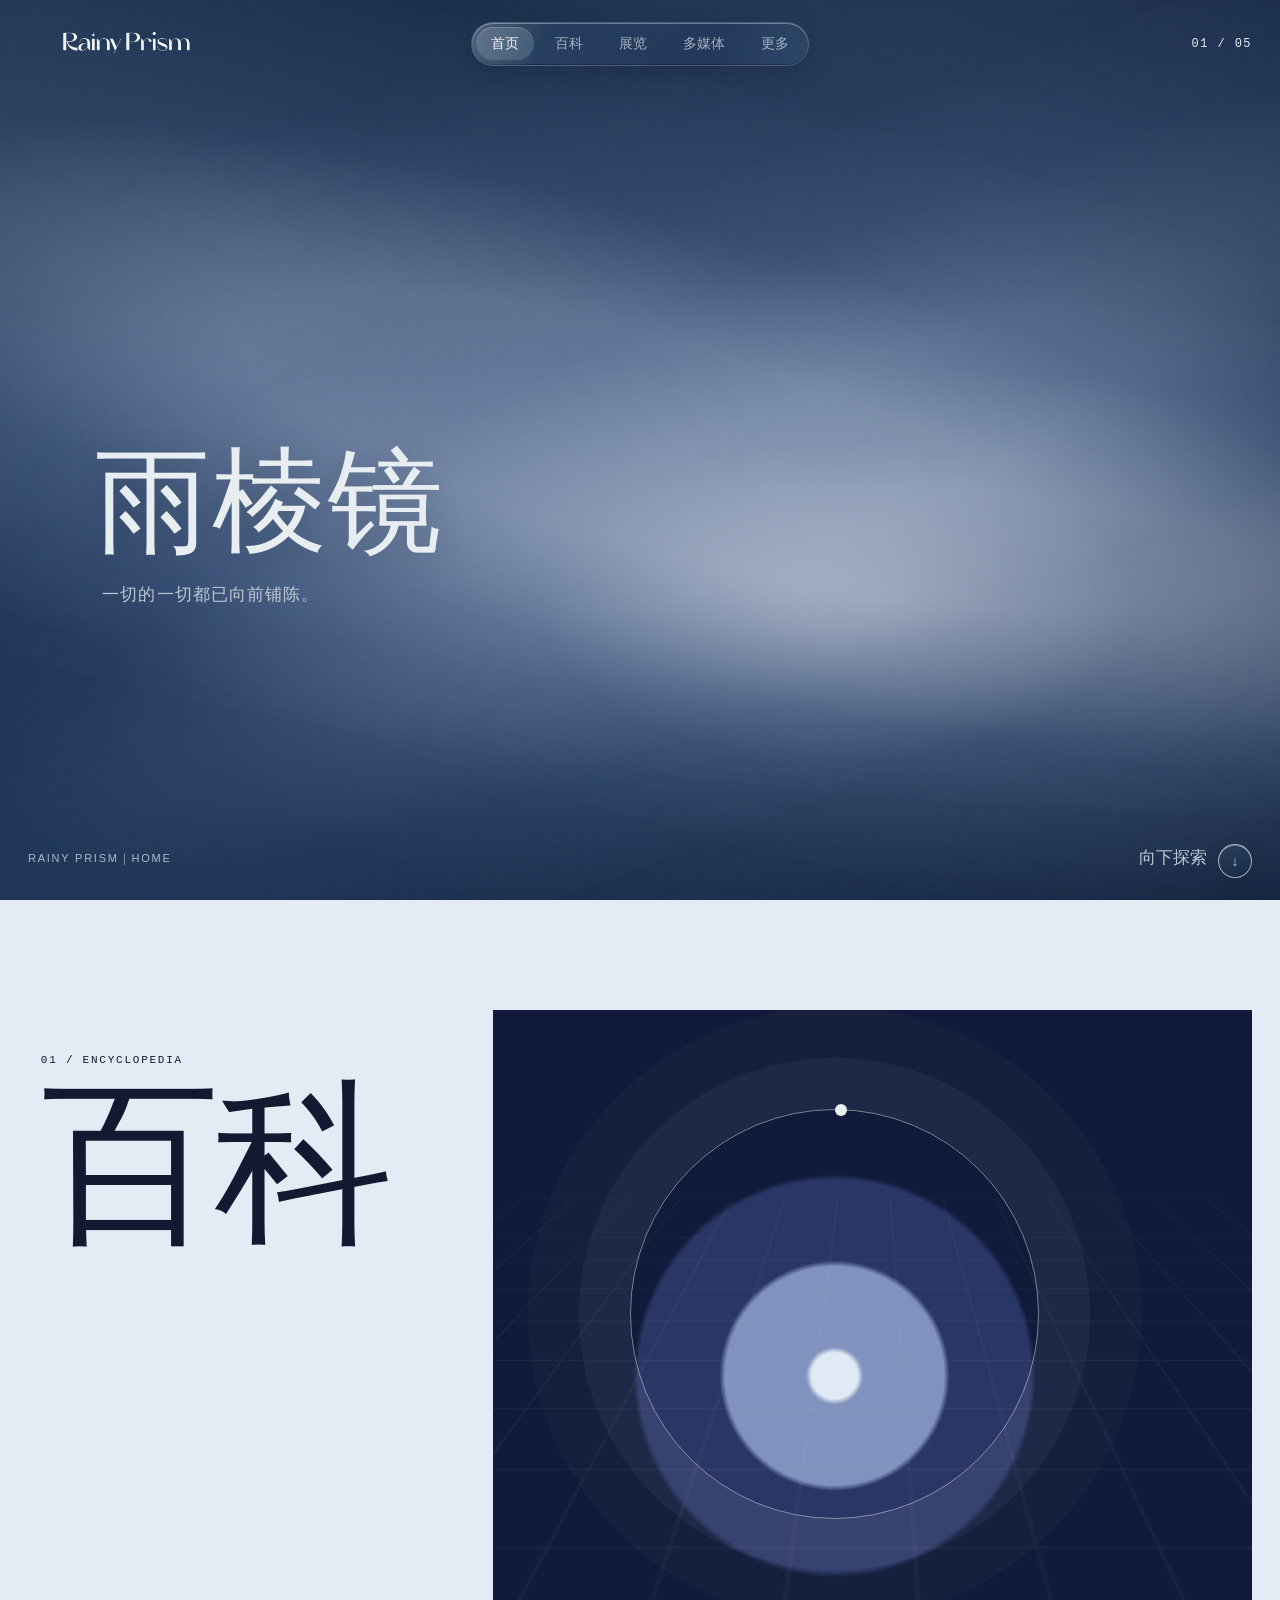
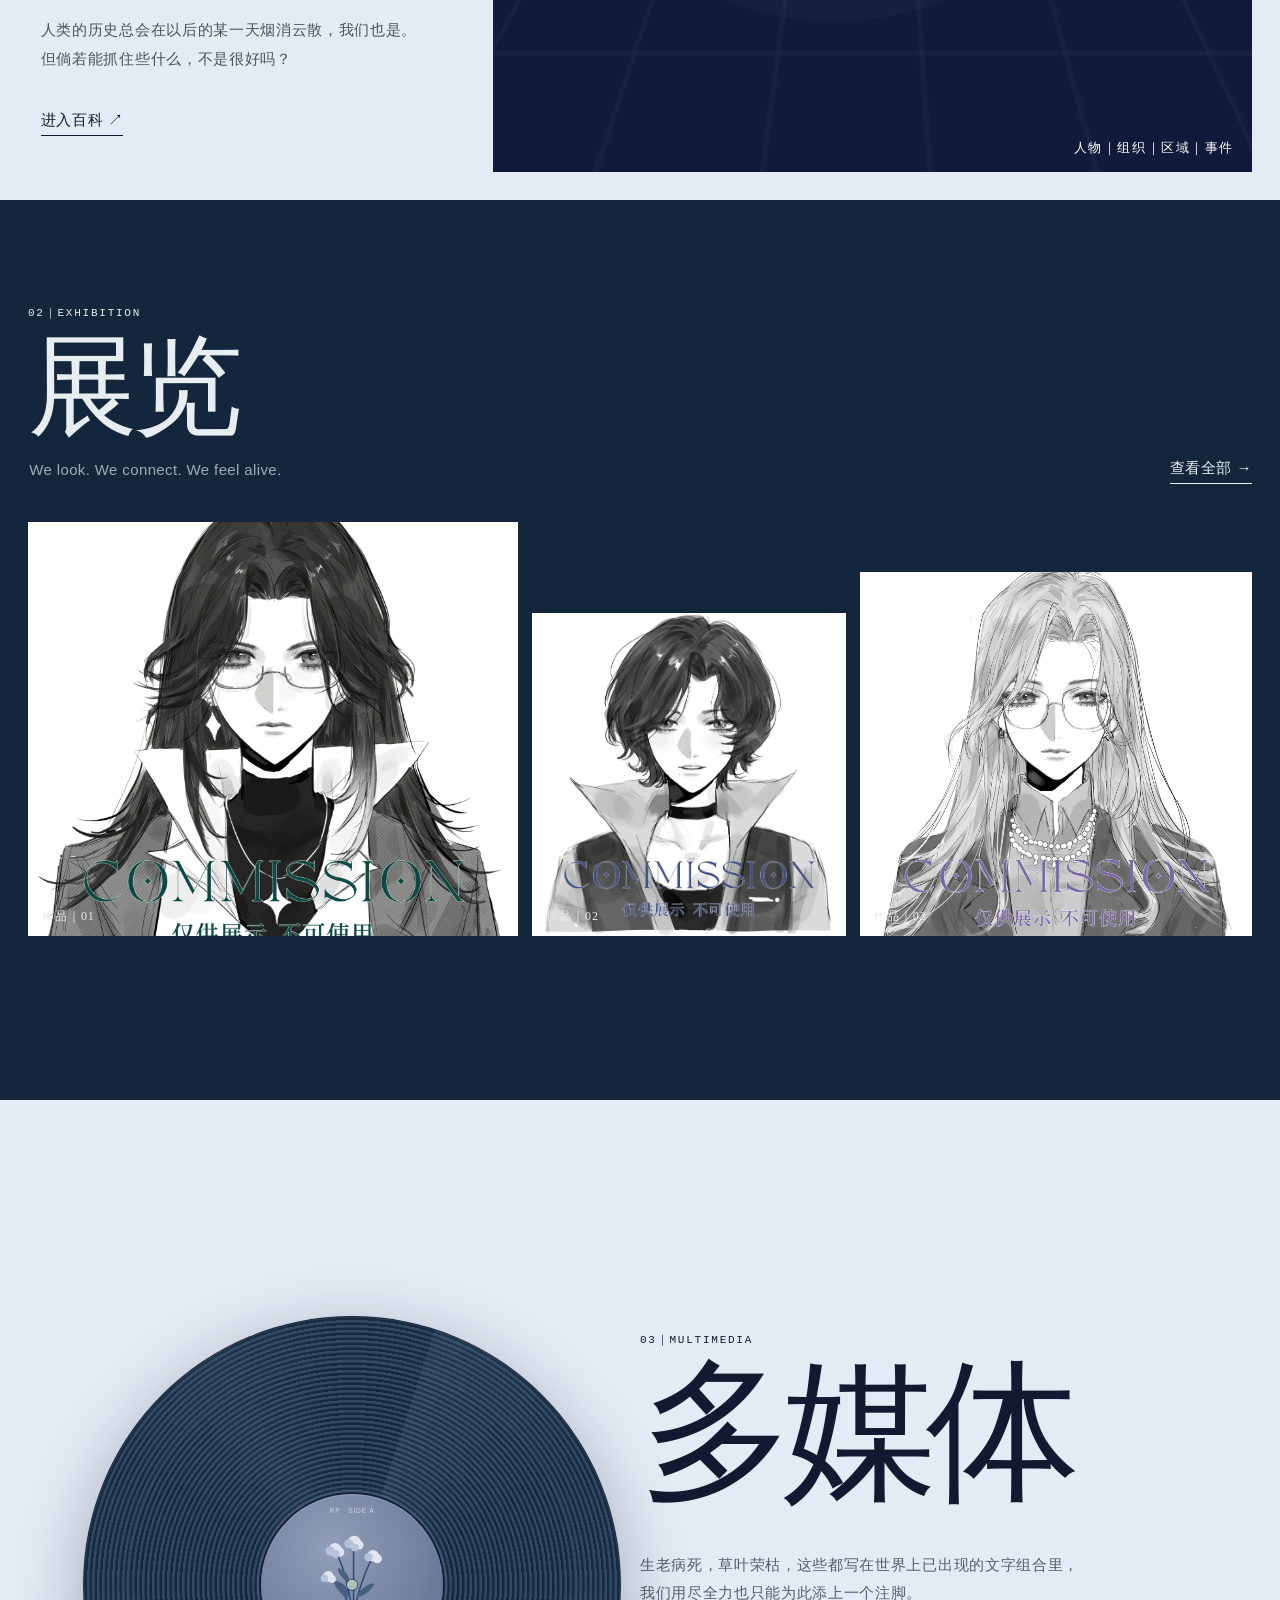
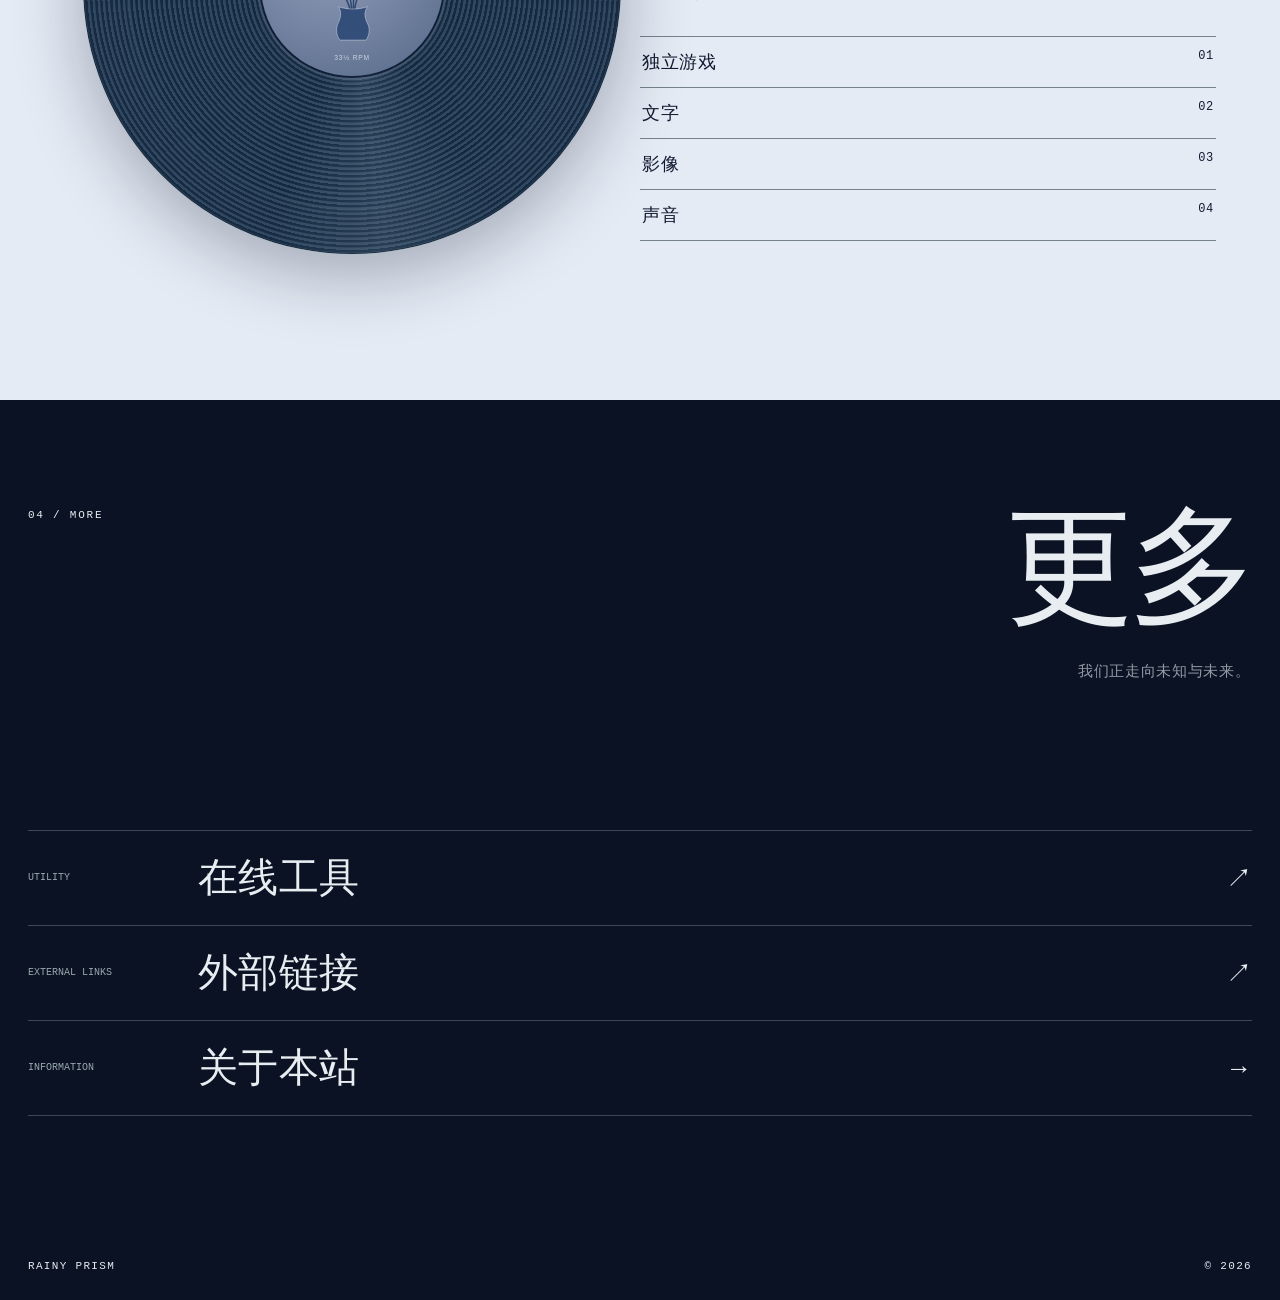
==== site/index.html @ 065a960e "Publish homepage with wiki and exhibition branches" ====
<!doctype html>
<html lang="zh-CN">
  <head>
    <meta charset="UTF-8" />
    <meta name="viewport" content="width=device-width, initial-scale=1.0" />
    <meta name="theme-color" content="#09171d" />
    <title>雨棱镜</title>
    <link rel="stylesheet" href="styles.css" />
  </head>
  <body>
    <header class="site-header">
      <a class="wordmark" href="#home" aria-label="Rainy Prism，返回首页">
        <img src="assets/logo-header.png" alt="Rainy Prism" />
      </a>
      <nav aria-label="主要导航">
        <a href="#home" class="is-active">首页</a>
        <a href="#encyclopedia">百科</a>
        <a href="#exhibition">展览</a>
        <a href="#multimedia">多媒体</a>
        <a href="#more">更多</a>
      </nav>
      <div class="section-count" aria-hidden="true"><span>01</span> / 05</div>
    </header>
    <div class="scroll-edge" aria-hidden="true"></div>

    <main>
      <section id="home" class="panel hero" data-index="01">
        <div class="spectrum" aria-hidden="true">
          <div class="spectrum__field"></div>
          <div class="soft-band soft-band--a"><i></i></div>
          <div class="soft-band soft-band--b"><i></i></div>
          <div class="soft-band soft-band--c"><i></i></div>
          <div class="spectrum__grain"></div>
        </div>
        <div class="hero__copy">
          <h1>雨棱镜</h1>
          <p>一切的一切都已向前铺陈。</p>
        </div>
        <div class="panel-label">RAINY PRISM｜HOME</div>
        <a class="scroll-cue" href="#encyclopedia">向下探索 <i></i></a>
      </section>

      <section id="encyclopedia" class="panel panel--split panel--encyclopedia" data-index="02">
        <div class="panel-copy">
          <span class="eyebrow">01 / ENCYCLOPEDIA</span>
          <h2>百科</h2>
          <p class="encyclopedia-intro">
            人类的历史总会在以后的某一天烟消云散，我们也是。<br />
            但倘若能抓住些什么，不是很好吗？
          </p>
          <a class="text-link" href="wiki/">进入百科 <span>↗</span></a>
        </div>
        <div class="visual visual--archive" aria-label="百科内容图片占位">
          <span class="visual-note">人物｜组织｜区域｜事件</span>
          <div class="archive-grid"></div>
          <div class="archive-orbit"></div>
        </div>
      </section>

      <section id="exhibition" class="panel panel--exhibition" data-index="03">
        <div class="section-heading">
          <div class="section-heading__copy">
            <span class="eyebrow">02｜EXHIBITION</span>
            <h2>展览</h2>
            <p class="exhibition-intro">We look. We connect. We feel alive.</p>
          </div>
          <a class="text-link" href="exhibition/">查看全部 <span>→</span></a>
        </div>
        <div class="gallery-row">
          <a class="art-card art-card--one" href="#"><span>作品｜01</span></a>
          <a class="art-card art-card--two" href="#"><span>作品｜02</span></a>
          <a class="art-card art-card--three" href="#"><span>作品｜03</span></a>
        </div>
      </section>

      <section id="multimedia" class="panel panel--multimedia" data-index="04">
        <div class="media-disc" aria-hidden="true">
          <div class="record-label">
            <small class="record-meta record-meta--top">RP · SIDE A</small>
            <small class="record-meta record-meta--bottom">33⅓ RPM</small>
            <svg class="record-flower" viewBox="0 0 180 300">
              <path class="record-stem" d="M91 241 C88 185 74 121 47 58 M91 241 C99 175 122 117 143 73 M91 241 C96 173 91 100 94 39 M91 241 C81 186 59 149 27 127" />
              <path class="record-leaf" d="M76 185 C46 160 40 143 44 137 C64 141 78 153 82 175Z M101 173 C126 146 142 141 148 146 C136 165 121 176 104 181Z M76 140 C54 123 50 108 54 104 C70 110 79 120 82 135Z" />
              <g transform="translate(45 55)"><circle cx="0" cy="0" r="16"/><circle cx="-13" cy="5" r="12"/><circle cx="12" cy="8" r="12"/><circle cx="1" cy="13" r="11"/></g>
              <g transform="translate(95 37)"><circle cx="0" cy="0" r="17"/><circle cx="-14" cy="4" r="12"/><circle cx="12" cy="7" r="12"/><circle cx="2" cy="14" r="10"/></g>
              <g transform="translate(144 72)"><circle cx="0" cy="0" r="15"/><circle cx="-12" cy="4" r="11"/><circle cx="11" cy="8" r="12"/></g>
              <g transform="translate(27 126)"><circle cx="0" cy="0" r="14"/><circle cx="-10" cy="5" r="10"/><circle cx="10" cy="7" r="10"/></g>
              <path class="record-vase" d="M54 205 C63 220 60 233 52 250 C47 261 48 282 58 292 L125 292 C135 280 136 262 130 250 C121 232 120 219 129 205 C109 213 74 213 54 205Z" />
            </svg>
            <i class="record-hole"></i>
          </div>
        </div>
        <div class="media-copy">
          <span class="eyebrow">03｜MULTIMEDIA</span>
          <h2>多媒体</h2>
          <div class="media-details">
            <p class="multimedia-intro">生老病死，草叶荣枯，这些都写在世界上已出现的文字组合里，<br />我们用尽全力也只能为此添上一个注脚。</p>
            <div class="media-list">
              <a href="#"><span>独立游戏</span><b>01</b></a>
              <a href="#"><span>文字</span><b>02</b></a>
              <a href="#"><span>影像</span><b>03</b></a>
              <a href="#"><span>声音</span><b>04</b></a>
            </div>
          </div>
        </div>
      </section>

      <section id="more" class="panel panel--more" data-index="05">
        <div class="more-title">
          <span class="eyebrow">04 / MORE</span>
          <div class="more-heading-copy">
            <h2>更多</h2>
            <p>我们正走向未知与未来。</p>
          </div>
        </div>
        <div class="portal-list">
          <a href="#"><small>UTILITY</small><span>在线工具</span><b>↗</b></a>
          <a href="#"><small>EXTERNAL LINKS</small><span>外部链接</span><b>↗</b></a>
          <a href="#"><small>INFORMATION</small><span>关于本站</span><b>→</b></a>
        </div>
        <footer>RAINY PRISM <span>© 2026</span></footer>
      </section>
    </main>

    <script src="script.js"></script>
    <script>
      (() => {
        const spectrum = document.querySelector('.spectrum');
        const bandA = document.querySelector('.soft-band--a');
        const bandB = document.querySelector('.soft-band--b');
        let pointerX = innerWidth * .5;
        let pointerY = innerHeight * .5;
        let lastPointerTime = -Infinity;
        let lastPaint = 0;

        addEventListener('pointermove', (event) => {
          pointerX = event.clientX;
          pointerY = event.clientY;
          lastPointerTime = performance.now();
        }, { passive: true });

        function animate(now) {
          requestAnimationFrame(animate);
          if (now - lastPaint < 32) return;
          lastPaint = now;

          const autoX = innerWidth * (.5 + Math.sin(now / 5200) * .22 + Math.sin(now / 9100) * .07);
          const autoY = innerHeight * (.47 + Math.cos(now / 6700) * .17);
          const idleFor = now - lastPointerTime;
          const influence = Math.max(0, Math.min(1, 1 - (idleFor - 1200) / 2600));
          const x = autoX * (1 - influence) + pointerX * influence;
          const y = autoY * (1 - influence) + pointerY * influence;
          const dx = x - innerWidth / 2;
          const dy = y - innerHeight / 2;

          spectrum.style.setProperty('--mx', `${(x / innerWidth) * 100}%`);
          spectrum.style.setProperty('--my', `${(y / innerHeight) * 100}%`);
          bandA.style.transform = `translate3d(${dx * .11}px, ${dy * .08}px, 0)`;
          bandB.style.transform = `translate3d(${-dx * .065}px, ${-dy * .05}px, 0)`;
        }

        requestAnimationFrame(animate);

        const lightPanels = new Set(['encyclopedia', 'multimedia']);
        const headerToneObserver = new IntersectionObserver((entries) => {
          entries.forEach((entry) => {
            if (!entry.isIntersecting) return;
            document.body.classList.toggle('header-on-light', lightPanels.has(entry.target.id));
          });
        }, { threshold: .58 });

        document.querySelectorAll('.panel').forEach((panel) => headerToneObserver.observe(panel));

        let scrollFrame = 0;
        addEventListener('scroll', () => {
          if (scrollFrame) return;
          scrollFrame = requestAnimationFrame(() => {
            document.body.classList.toggle('has-scrolled', scrollY > 24);
            scrollFrame = 0;
          });
        }, { passive: true });
      })();
    </script>
  </body>
</html>
---- site/styles.css ----
:root {
  --ink: #e7edf0;
  --muted: #9aa9ae;
  --deep: #0a1224;
  --blue: #203651;
  --line: rgba(231, 237, 240, 0.24);
  --mx: 50%;
  --my: 50%;
  --ease-out: cubic-bezier(0.23, 1, 0.32, 1);
}

* { box-sizing: border-box; }
html { scroll-behavior: smooth; scroll-snap-type: y mandatory; background: var(--deep); }
body { margin: 0; color: var(--ink); background: var(--deep); font-family: Arial, "PingFang SC", "Microsoft YaHei", sans-serif; }
a { color: inherit; text-decoration: none; }

.site-header {
  position: fixed; z-index: 20; inset: 0 0 auto;
  height: 76px; padding: 18px 28px;
  display: grid; grid-template-columns: 1fr auto 1fr; align-items: center;
  color: var(--ink);
}
.wordmark { display: block; width: clamp(135px, 12vw, 185px); height: 38px; overflow: hidden; }
.wordmark img { display: block; width: 100%; height: 100%; object-fit: contain; object-position: left center; filter: brightness(0) invert(1); opacity: .94; }
nav { display: flex; gap: 6px; padding: 4px; border: 1px solid rgba(221,233,237,.22); border-radius: 999px; background: rgba(5,20,28,.08); backdrop-filter: blur(10px); }
nav a { padding: 8px 15px; border-radius: 999px; color: rgba(231,237,240,.66); font-family: Arial, "PingFang SC", "Microsoft YaHei", sans-serif; font-size: 14px; font-weight: 400; transition: color .25s, background .25s; }
nav a:hover { color: rgba(247,250,251,.94); background: rgba(214,229,233,.08); }
nav a.is-active { color: rgba(247,250,251,.96); background: rgba(194,215,221,.18); }
.section-count { justify-self: end; font: 12px/1 monospace; letter-spacing: .12em; }

.panel { position: relative; min-height: 100svh; overflow: hidden; scroll-snap-align: start; scroll-snap-stop: always; }
.hero { background: #111d31; }
.spectrum { position: absolute; inset: 0; overflow: hidden; background: #15243b; }
.spectrum__field {
  position: absolute; inset: -26%;
  background:
    radial-gradient(circle at var(--mx) var(--my), rgba(224,244,238,.82) 0 1%, rgba(93,159,164,.5) 5%, transparent 22%),
    conic-gradient(from 210deg at var(--mx) var(--my), #07141c, #18404b 12%, #769698 18%, #0b222d 27%, #122b36 48%, #68888b 53%, #102d39 61%, #07141c 78%, #26434a 88%, #07141c);
  filter: blur(10px) saturate(.78);
  transform: scale(1.15) rotate(-4deg);
  transform-origin: 50% 50%;
  will-change: transform, opacity;
  animation: field-drift 24s ease-in-out infinite alternate;
}
.spectrum__field::after {
  content: ""; position: absolute; inset: 0;
  background: repeating-conic-gradient(from 0deg at var(--mx) var(--my), transparent 0 7deg, rgba(206,236,233,.055) 8deg, transparent 10deg 19deg);
  mix-blend-mode: screen;
  opacity: .62;
}
.spectrum__grain { position: absolute; inset: 0; opacity: .18; background-image: url("data:image/svg+xml,%3Csvg viewBox='0 0 180 180' xmlns='http://www.w3.org/2000/svg'%3E%3Cfilter id='n'%3E%3CfeTurbulence type='fractalNoise' baseFrequency='.85' numOctaves='3' stitchTiles='stitch'/%3E%3C/filter%3E%3Crect width='100%25' height='100%25' filter='url(%23n)' opacity='.28'/%3E%3C/svg%3E"); mix-blend-mode: soft-light; }
@keyframes field-drift {
  from { transform: scale(1.15) rotate(-4deg); opacity: .92; }
  to { transform: scale(1.2) rotate(4deg); opacity: 1; }
}
.hero__copy { position: absolute; z-index: 2; left: 8vw; top: 53%; transform: translateY(-18%); }
.hero__copy h1 { margin: 0; transform: translateX(-.065em); font-family: "Songti SC", "STSong", "SimSun", serif; font-size: clamp(78px, 9vw, 152px); font-weight: 400; line-height: .95; letter-spacing: .015em; text-shadow: 0 4px 30px rgba(0,0,0,.16); }
.hero__copy p { margin: 25px 0 0; font-family: "STSong", "Songti SC", "SimSun", serif; font-size: clamp(16px, 1.35vw, 22px); font-weight: 300; font-synthesis: none; letter-spacing: .06em; color: rgba(231,237,240,.76); -webkit-font-smoothing: antialiased; }
.panel-label { position: absolute; left: 28px; bottom: 22px; height: 34px; padding-top: 9px; display: flex; align-items: flex-start; font-family: Arial, "Helvetica Neue", sans-serif; font-size: 11px; font-weight: 400; line-height: 1; letter-spacing: .16em; color: rgba(231,237,240,.76); }
.scroll-cue { position: absolute; right: 28px; bottom: 22px; height: 34px; padding-top: 5px; display: flex; align-items: flex-start; gap: 11px; font-family: "STSong", "Songti SC", "SimSun", serif; font-size: 17px; font-weight: 300; line-height: 1; font-synthesis: none; color: rgba(231,237,240,.82); -webkit-font-smoothing: antialiased; }
.scroll-cue i { margin-top: -5px; }
.scroll-cue i { width: 34px; height: 34px; border: .75px solid rgba(231,237,240,.72); border-radius: 50%; }
.scroll-cue i::after { content: "↓"; display: grid; place-items: center; height: 100%; font-family: Arial, "Helvetica Neue", sans-serif; font-size: 14px; font-weight: 300; font-style: normal; }

.panel--split { padding: 110px 28px 28px; display: grid; grid-template-columns: 38% 62%; background: #e4ebf5; color: #111a30; }
.panel-copy { padding: 5vh 4vw 4vh 1vw; display: flex; flex-direction: column; align-items: flex-start; }
.panel-copy h2 { font-family: "Songti SC", "STSong", "SimSun", serif; font-weight: 400; letter-spacing: -.035em; }
.eyebrow { font: 11px/1 monospace; letter-spacing: .16em; }
h2 { margin: .1em 0; font-size: clamp(88px, 14vw, 210px); line-height: .9; letter-spacing: -.07em; font-weight: 600; }
.placeholder-lines { width: min(420px, 90%); margin: auto 0 38px; }
.placeholder-lines i { display: block; height: 1px; margin: 16px 0; background: currentColor; opacity: .35; }
.placeholder-lines i:nth-child(2) { width: 84%; }
.placeholder-lines i:nth-child(3) { width: 58%; }
.encyclopedia-intro {
  width: min(31em, 94%);
  margin: auto 0 38px;
  font-family: "STSong", "Songti SC", "SimSun", serif;
  font-size: clamp(15px, 1.15vw, 19px);
  font-weight: 300;
  font-synthesis: none;
  line-height: 1.9;
  letter-spacing: .045em;
  color: rgba(10,26,32,.72);
  -webkit-font-smoothing: antialiased;
}
.text-link { padding-bottom: 5px; border-bottom: 1px solid currentColor; font-size: 15px; }
.panel-copy .text-link {
  font-family: "STSong", "Songti SC", "SimSun", serif;
  font-weight: 300;
  font-synthesis: none;
  letter-spacing: .04em;
  -webkit-font-smoothing: antialiased;
}
.visual { position: relative; overflow: hidden; min-height: 70vh; }
.visual--archive { background: radial-gradient(circle at 45% 48%, #e0e9f4 0 4%, #8092bd 5% 19%, #2a3766 20% 34%, #111a3a 35% 100%); }
.archive-grid { position: absolute; inset: 0; background-image: linear-gradient(rgba(255,255,255,.1) 1px,transparent 1px),linear-gradient(90deg,rgba(255,255,255,.1) 1px,transparent 1px); background-size: 7.5% 7.5%; transform: perspective(700px) rotateX(57deg) scale(1.6); opacity: .45; }
.archive-orbit { position: absolute; width: 32vw; aspect-ratio: 1; border: 1px solid rgba(255,255,255,.45); border-radius: 50%; left: 18%; top: 13%; box-shadow: 0 0 0 4vw rgba(255,255,255,.04),0 0 0 8vw rgba(255,255,255,.025); animation: orbit 12s linear infinite; }
.archive-orbit::before { content:""; position:absolute; width:12px; height:12px; border-radius:50%; background:#e6f1ef; left:50%; top:-6px; }
@keyframes orbit { to { transform: rotate(360deg); } }
.visual-note { position: absolute; z-index: 2; right: 18px; bottom: 18px; font-family: "STSong", "Songti SC", "SimSun", serif; font-size: 13px; font-weight: 300; font-synthesis: none; line-height: 1; color: white; letter-spacing: .12em; -webkit-font-smoothing: antialiased; }

.panel--exhibition { padding: 108px 28px 35px; background: #14263b; }
.section-heading { display: flex; align-items: flex-end; justify-content: space-between; margin-bottom: 38px; }
.section-heading__copy { display: flex; flex-direction: column; align-items: flex-start; }
.section-heading h2 { margin: 20px 0 0; font-size: clamp(68px, 8.6vw, 128px); line-height: .88; letter-spacing: -.045em; }
.section-heading h2,
.media-copy h2 { font-family: "Songti SC", "STSong", "SimSun", serif; font-weight: 400; }
.section-heading .text-link { font-family: "STSong", "Songti SC", "SimSun", serif; font-weight: 300; font-synthesis: none; letter-spacing: .04em; -webkit-font-smoothing: antialiased; }
.exhibition-intro { margin: 20px 0 0 .08em; font-family: Arial, "PingFang SC", "Microsoft YaHei", sans-serif; font-size: clamp(15px, 1.15vw, 19px); font-weight: 400; line-height: 1.9; letter-spacing: .025em; color: rgba(231,237,240,.67); }
.gallery-row { height: min(46vh, 500px); display: grid; grid-template-columns: 1.25fr .8fr 1fr; gap: 14px; align-items: end; }
.art-card { position: relative; display: block; height: 100%; overflow: hidden; background: linear-gradient(145deg,#274955,#89a1a0); transition: transform 220ms var(--ease-out), filter 220ms ease; }
.art-card::before { content:""; position:absolute; inset:-15%; background: radial-gradient(circle at 30% 30%,rgba(232,243,237,.8),transparent 15%), conic-gradient(from 70deg,#0a1d27,#53747a,#b1b8ac,#163540,#0a1d27); filter: blur(22px); transition: transform 500ms var(--ease-out); }
.art-card.has-artwork { background-position: center; background-size: cover; }
.art-card.has-artwork::before { display: none; }
.art-card span { position:absolute; z-index:2; left:14px; bottom:14px; font-family:"STSong","Songti SC","SimSun",serif; font-size:12px; font-weight:300; font-synthesis:none; line-height:1; letter-spacing:.08em; }
.art-card--two { height: 78%; }
.art-card--two::before { transform: rotate(120deg); }
.art-card--three { height: 88%; }
.art-card--three::before { transform: rotate(230deg); }

.panel--multimedia { padding: 110px 5vw 40px; background: #e4ebf5; color: #111a30; display:grid; grid-template-columns: 1fr 1fr; align-items:center; }
.media-disc { position:relative; justify-self:center; width:min(62vh,42vw); aspect-ratio:1; border-radius:50%; overflow:hidden; background: conic-gradient(from 18deg,rgba(167,190,218,.09),transparent 12% 36%,rgba(189,207,229,.12) 43%,transparent 50% 78%,rgba(131,159,193,.08) 86%,transparent 94%), repeating-radial-gradient(circle,#132940 0 2px,#314860 3px 5px); box-shadow: 0 20px 70px rgba(4,10,30,.3), inset 0 0 0 1px rgba(5,14,34,.58); animation: orbit 24s linear infinite; }
.media-disc::before { content:""; position:absolute; inset:8%; border-radius:50%; border:1px solid rgba(176,207,209,.11); box-shadow:0 0 0 4.5vw rgba(3,21,29,.045),0 0 0 8.5vw rgba(154,193,195,.025); }
.record-label { position:absolute; inset:33%; border-radius:50%; overflow:hidden; color:#e7ebf5; background:radial-gradient(circle at 38% 30%,#929eb9 0,#71819f 55%,#536887 100%); box-shadow:0 0 0 2px rgba(8,20,45,.72),0 0 0 5px rgba(192,205,225,.09),inset 0 1px rgba(255,255,255,.2); }
.record-flower { position:absolute; z-index:1; left:29%; top:19%; width:42%; height:63%; overflow:visible; }
.record-stem { fill:none; stroke:#304a70; stroke-width:4; stroke-linecap:round; }
.record-leaf { fill:#466080; }
.record-flower circle { fill:#e0e5f1; }
.record-flower circle:nth-child(even) { fill:#b6c2d8; }
.record-vase { fill:#334f79; stroke:rgba(232,239,250,.52); stroke-width:2; }
.record-hole { position:absolute; z-index:3; left:50%; top:50%; width:5.5%; aspect-ratio:1; transform:translate(-50%,-50%); border-radius:50%; background:#aec0be; box-shadow:0 0 0 1px rgba(11,35,42,.55),inset 0 1px 2px rgba(255,255,255,.38); }
.record-meta { position:absolute; z-index:2; left:0; width:100%; text-align:center; font:clamp(5px,.52vw,8px)/1 Arial,"Helvetica Neue",sans-serif; letter-spacing:.12em; white-space:nowrap; opacity:.78; }
.record-meta--top { top:8%; }
.record-meta--bottom { bottom:8%; }
.media-copy h2 { font-size: clamp(72px, 12vw, 180px); }
.media-details { margin-top:50px; }
.multimedia-intro { width:min(43em,100%); margin:0; font-family:"STSong","Songti SC","SimSun",serif; font-size:clamp(15px,1.15vw,19px); font-weight:300; font-synthesis:none; line-height:1.9; letter-spacing:.045em; color:rgba(17,26,48,.68); -webkit-font-smoothing:antialiased; }
.media-list { margin-top:28px; border-top:1px solid rgba(10,26,32,.5); }
.media-list a { display:flex; justify-content:space-between; padding:13px 2px; border-bottom:1px solid rgba(10,26,32,.5); font-family:"STSong","Songti SC","SimSun",serif; font-size:18px; font-weight:300; font-synthesis:none; letter-spacing:.04em; -webkit-font-smoothing:antialiased; }
.media-list b { font:12px/1 monospace; font-weight:400; }

.panel--more { padding: 110px 28px 28px; display:grid; grid-template-rows:auto 1fr auto; background:#0a1224; }
.more-title { display:flex; justify-content:space-between; align-items:start; }
.more-heading-copy { text-align:right; }
.more-title h2 { margin-top:0; font-family:"Songti SC","STSong","SimSun",serif; font-size:clamp(74px,10vw,150px); font-weight:400; letter-spacing:-.04em; }
.more-heading-copy p { margin:32px .1em 0 0; font-family:"STSong","Songti SC","SimSun",serif; font-size:clamp(15px,1.15vw,19px); font-weight:300; font-synthesis:none; line-height:1.9; letter-spacing:.045em; color:rgba(231,237,240,.62); -webkit-font-smoothing:antialiased; }
.portal-list { align-self:center; border-top:1px solid var(--line); }
.portal-list a { display:grid; grid-template-columns:170px 1fr auto; align-items:center; padding:20px 0; border-bottom:1px solid var(--line); transition:padding .25s, background .25s; }
.portal-list a:hover { padding-left:18px; padding-right:18px; background:rgba(255,255,255,.05); }
.portal-list small { font:10px/1 monospace; color:var(--muted); }
.portal-list span { font-family:"STSong","Songti SC","SimSun",serif; font-size:clamp(24px,3.1vw,46px); font-weight:300; font-synthesis:none; letter-spacing:.01em; -webkit-font-smoothing:antialiased; }
.portal-list b { font-size:26px; font-weight:400; }
footer { display:flex; justify-content:space-between; font:11px/1 monospace; letter-spacing:.12em; }

@media (max-width: 760px) {
  html { scroll-snap-type: y proximity; }
  .site-header { height: 66px; padding: 14px 16px; grid-template-columns:1fr auto; }
  .wordmark { width:125px; height:30px; }
  nav { gap:0; border:0; padding:0; }
  nav a { padding:7px; font-size:12px; }
  .section-count { display:none; }
  .hero__copy { left:8vw; top:48%; transform:none; }
  .hero__copy h1 { font-size:20vw; }
  .hero__copy p { margin-top:16px; font-size:14px; }
  .panel-label { left:16px; bottom:16px; height:32px; }
  .scroll-cue { right:16px; bottom:16px; height:32px; }
  .scroll-cue i { width:32px; height:32px; }
  .panel--split { padding:90px 16px 16px; grid-template-columns:1fr; grid-template-rows:auto 1fr; }
  .panel-copy { padding:0 0 22px; }
  .panel-copy h2 { font-size:27vw; }
  .placeholder-lines { display:none; }
  .encyclopedia-intro { width:100%; margin:auto 0 24px; font-size:14px; line-height:1.8; }
  .panel-copy .text-link { align-self:flex-end; }
  .visual { min-height:52vh; }
  .archive-orbit { width:55vw; left:22%; top:18%; }
  .panel--exhibition { padding:90px 16px 20px; }
  .section-heading { margin-bottom:24px; }
  .section-heading h2 { margin-top:14px; font-size:19vw; }
  .exhibition-intro { margin-top:14px; font-size:13px; line-height:1.6; }
  .gallery-row { height:min(51vh,460px); grid-template-columns:1.3fr .7fr; }
  .art-card--three { display:none; }
  .panel--multimedia { padding:90px 16px 24px; grid-template-columns:1fr; grid-template-rows:1fr auto; }
  .media-disc { width:min(62vw,360px); }
  .media-copy h2 { font-size:24vw; margin:.15em 0; }
  .panel--more { padding:90px 16px 22px; }
  .portal-list a { grid-template-columns:1fr auto; }
  .portal-list small { display:none; }
  .portal-list span { font-size:8vw; }
}

@media (prefers-reduced-motion: reduce) {
  html { scroll-behavior:auto; }
  *, *::before, *::after { animation-duration:.01ms !important; animation-iteration-count:1 !important; transition-duration:.01ms !important; }
}

@media (hover: hover) and (pointer: fine) {
  .art-card:hover { transform: translateY(-6px); filter: brightness(1.06); }
  .art-card:hover::before { transform: scale(1.08) rotate(5deg); }
  .art-card--two:hover::before { transform: scale(1.08) rotate(125deg); }
  .art-card--three:hover::before { transform: scale(1.08) rotate(235deg); }
}

/* Soft, non-polygonal refraction. */
.hero .wordmark,
.site-header .wordmark { width: clamp(200px, 18vw, 290px); height: 52px; }

.site-header,
.site-header .wordmark img,
.site-header nav,
.site-header nav a {
  transition: color .42s ease, filter .42s ease, opacity .42s ease,
    background .42s ease, border-color .42s ease, box-shadow .42s ease;
}

.site-header nav {
  position: relative;
  overflow: hidden;
  border-color: rgba(225,238,241,.2);
  background: linear-gradient(145deg, rgba(224,240,243,.075), rgba(8,26,35,.08));
  box-shadow:
    inset 0 1px rgba(248,253,253,.34),
    inset 0 -1px rgba(0,8,13,.32),
    inset 1px 0 rgba(211,234,238,.12),
    0 9px 25px rgba(0,10,16,.13);
  backdrop-filter: blur(7px) saturate(1.15);
  -webkit-backdrop-filter: blur(7px) saturate(1.15);
}

.site-header nav::after {
  content: "";
  position: absolute;
  inset: 0;
  border-radius: inherit;
  pointer-events: none;
  background: linear-gradient(112deg, rgba(255,255,255,.17), transparent 22% 72%, rgba(148,206,217,.1));
  mix-blend-mode: screen;
}

.site-header nav a { position: relative; z-index: 1; }
.site-header nav a.is-active {
  box-shadow: inset 0 1px rgba(255,255,255,.2), inset 0 -1px rgba(3,16,22,.22);
}

body.header-on-light .site-header { color: #10262e; }
body.header-on-light .site-header .wordmark img {
  filter: brightness(0) saturate(100%) invert(12%) sepia(18%) saturate(1190%) hue-rotate(149deg) brightness(91%);
  opacity: .9;
}
body.header-on-light .site-header nav {
  border-color: rgba(20,48,57,.25);
  background: linear-gradient(145deg, rgba(255,255,255,.2), rgba(91,118,122,.08));
  box-shadow:
    inset 0 1px rgba(255,255,255,.68),
    inset 0 -1px rgba(17,43,51,.2),
    0 9px 25px rgba(22,45,51,.11);
}
body.header-on-light .site-header nav a { color: rgba(16,38,46,.64); }
body.header-on-light .site-header nav a:hover { color: rgba(8,27,34,.94); background: rgba(255,255,255,.25); }
body.header-on-light .site-header nav a.is-active {
  color: #0b222a;
  background: rgba(255,255,255,.3);
  box-shadow: inset 0 1px rgba(255,255,255,.72), inset 0 -1px rgba(13,39,47,.2);
}
body.header-on-light .scroll-edge {
  background: linear-gradient(to bottom, rgba(30,58,64,.16), transparent 78%);
}

.scroll-edge {
  position: fixed;
  z-index: 19;
  top: 72px;
  left: 0;
  right: 0;
  height: 74px;
  pointer-events: none;
  opacity: 0;
  background: linear-gradient(to bottom, rgba(8,25,33,.17), transparent 78%);
  backdrop-filter: blur(7px) saturate(1.12);
  -webkit-backdrop-filter: blur(7px) saturate(1.12);
  -webkit-mask-image: linear-gradient(to bottom, #000 0 18%, transparent 100%);
  mask-image: linear-gradient(to bottom, #000 0 18%, transparent 100%);
  transition: opacity .45s ease;
}

body.has-scrolled .scroll-edge { opacity: 1; }

.hero .scroll-cue i {
  background: linear-gradient(145deg, rgba(225,240,242,.075), rgba(6,21,29,.08));
  box-shadow: inset 0 1px rgba(255,255,255,.32), inset 0 -1px rgba(0,7,12,.3), 0 7px 20px rgba(0,8,13,.12);
  backdrop-filter: blur(5px) saturate(1.12);
  -webkit-backdrop-filter: blur(5px) saturate(1.12);
}

.hero .spectrum {
  background:
    radial-gradient(ellipse at 18% 42%, rgba(111,139,184,.31), transparent 36%),
    linear-gradient(123deg, #1c324f 0%, #192c4b 44%, #0b1932 100%);
}

.hero .spectrum__field {
  inset: -16%;
  background:
    radial-gradient(ellipse 88% 68% at var(--mx) var(--my), rgba(229,235,248,.42) 0 3%, rgba(117,150,194,.24) 20%, rgba(66,96,145,.09) 46%, transparent 72%),
    radial-gradient(ellipse at 70% 28%, rgba(143,169,207,.18), transparent 37%);
  filter: none;
  transform: none;
  animation: test-field-breathe 28s ease-in-out infinite alternate;
}

.hero .spectrum__field::after { display: none; }

.soft-band {
  position: absolute;
  z-index: 1;
  inset: -20%;
  pointer-events: none;
  will-change: transform;
}

.soft-band i {
  position: absolute;
  display: block;
  width: 145%;
  height: 58%;
  left: -22%;
  top: 20%;
  border-radius: 50%;
  will-change: transform, opacity;
}

.soft-band--a i {
  background: radial-gradient(ellipse at center, rgba(215,226,246,.29) 0 20%, rgba(129,157,200,.145) 42%, transparent 72%);
  transform: rotate(16deg) scaleX(1.2);
  animation: soft-a 27s ease-in-out infinite alternate;
}

.soft-band--b i {
  width: 128%;
  height: 48%;
  left: -2%;
  top: 27%;
  background: radial-gradient(ellipse at center, rgba(179,199,230,.22) 0 18%, rgba(84,117,169,.11) 48%, transparent 74%);
  transform: rotate(-24deg) scaleX(1.16);
  animation: soft-b 36s ease-in-out infinite alternate;
}

.soft-band--c i {
  width: 118%;
  height: 40%;
  left: 10%;
  top: 38%;
  background: radial-gradient(ellipse at center, rgba(224,231,246,.19) 0 16%, rgba(105,135,181,.09) 51%, transparent 76%);
  transform: rotate(4deg) scaleX(1.24);
  animation: soft-c 45s ease-in-out infinite alternate;
}

@keyframes test-field-breathe {
  from { opacity: .84; transform: scale(1.01); }
  to { opacity: 1; transform: scale(1.055); }
}

@media (max-width: 760px) {
  .hero .wordmark,
  .site-header .wordmark { width: 145px; height: 34px; }
}
@keyframes soft-a {
  from { opacity: .52; transform: rotate(8deg) scaleX(1.1); }
  to { opacity: .92; transform: rotate(25deg) scaleX(1.3); }
}
@keyframes soft-b {
  from { opacity: .58; transform: rotate(-32deg) scaleX(1.08); }
  to { opacity: .9; transform: rotate(-14deg) scaleX(1.26); }
}
@keyframes soft-c {
  from { opacity: .44; transform: rotate(-4deg) scaleX(1.14); }
  to { opacity: .8; transform: rotate(11deg) scaleX(1.34); }
}

@media (max-width: 760px) {
  .hero .wordmark { width: 148px; height: 34px; }
}
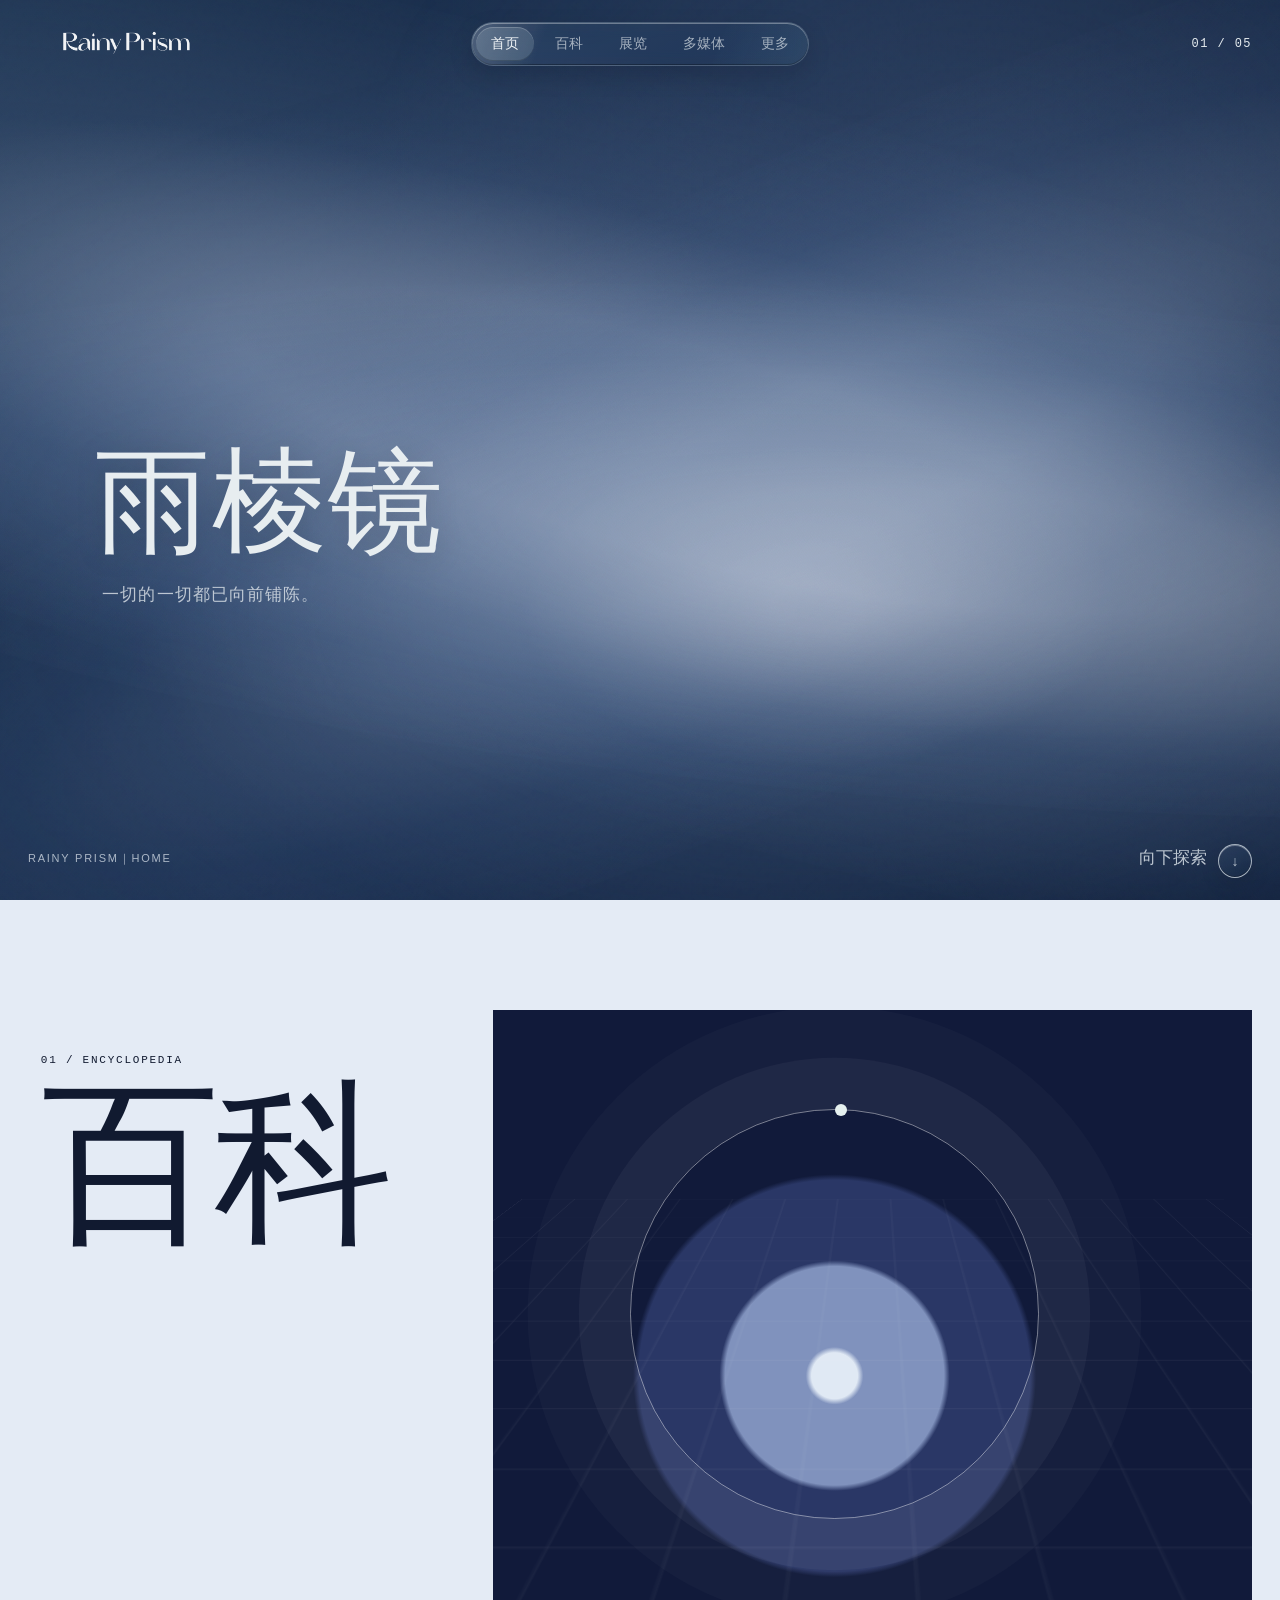
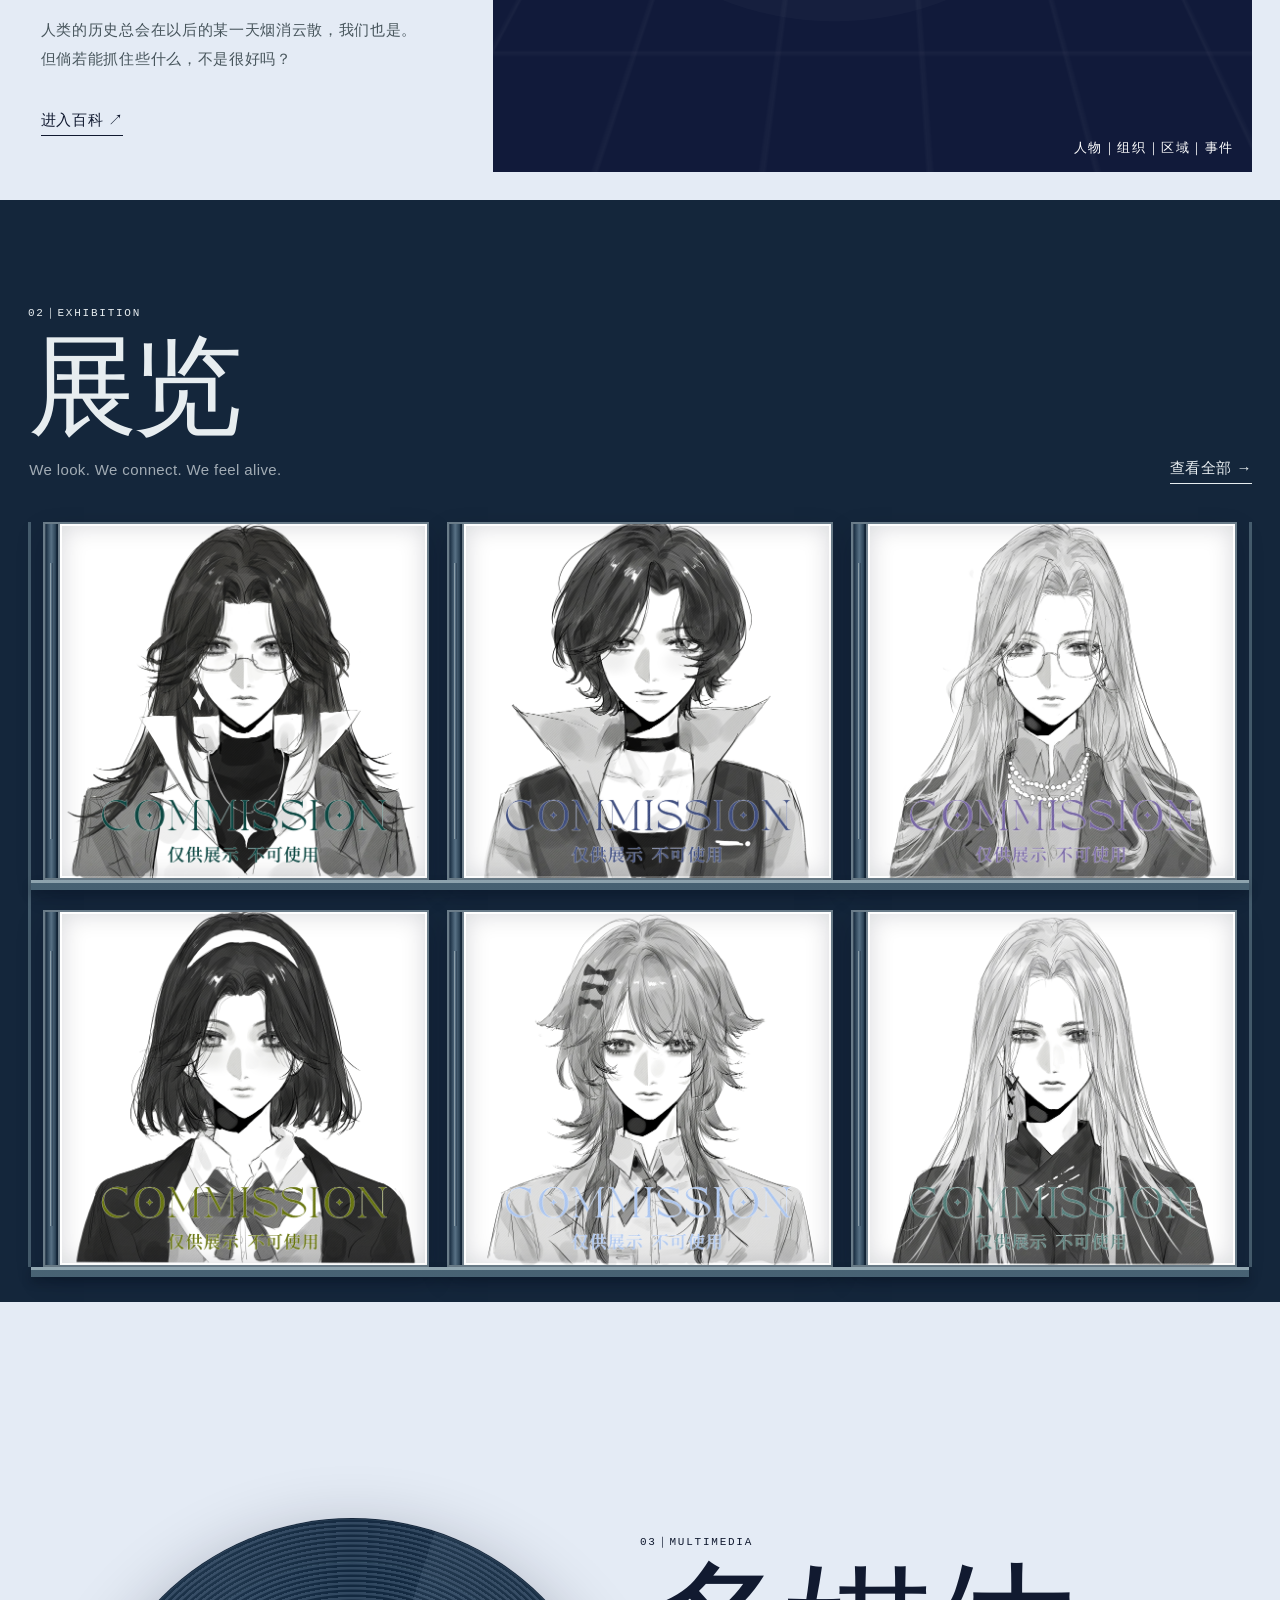
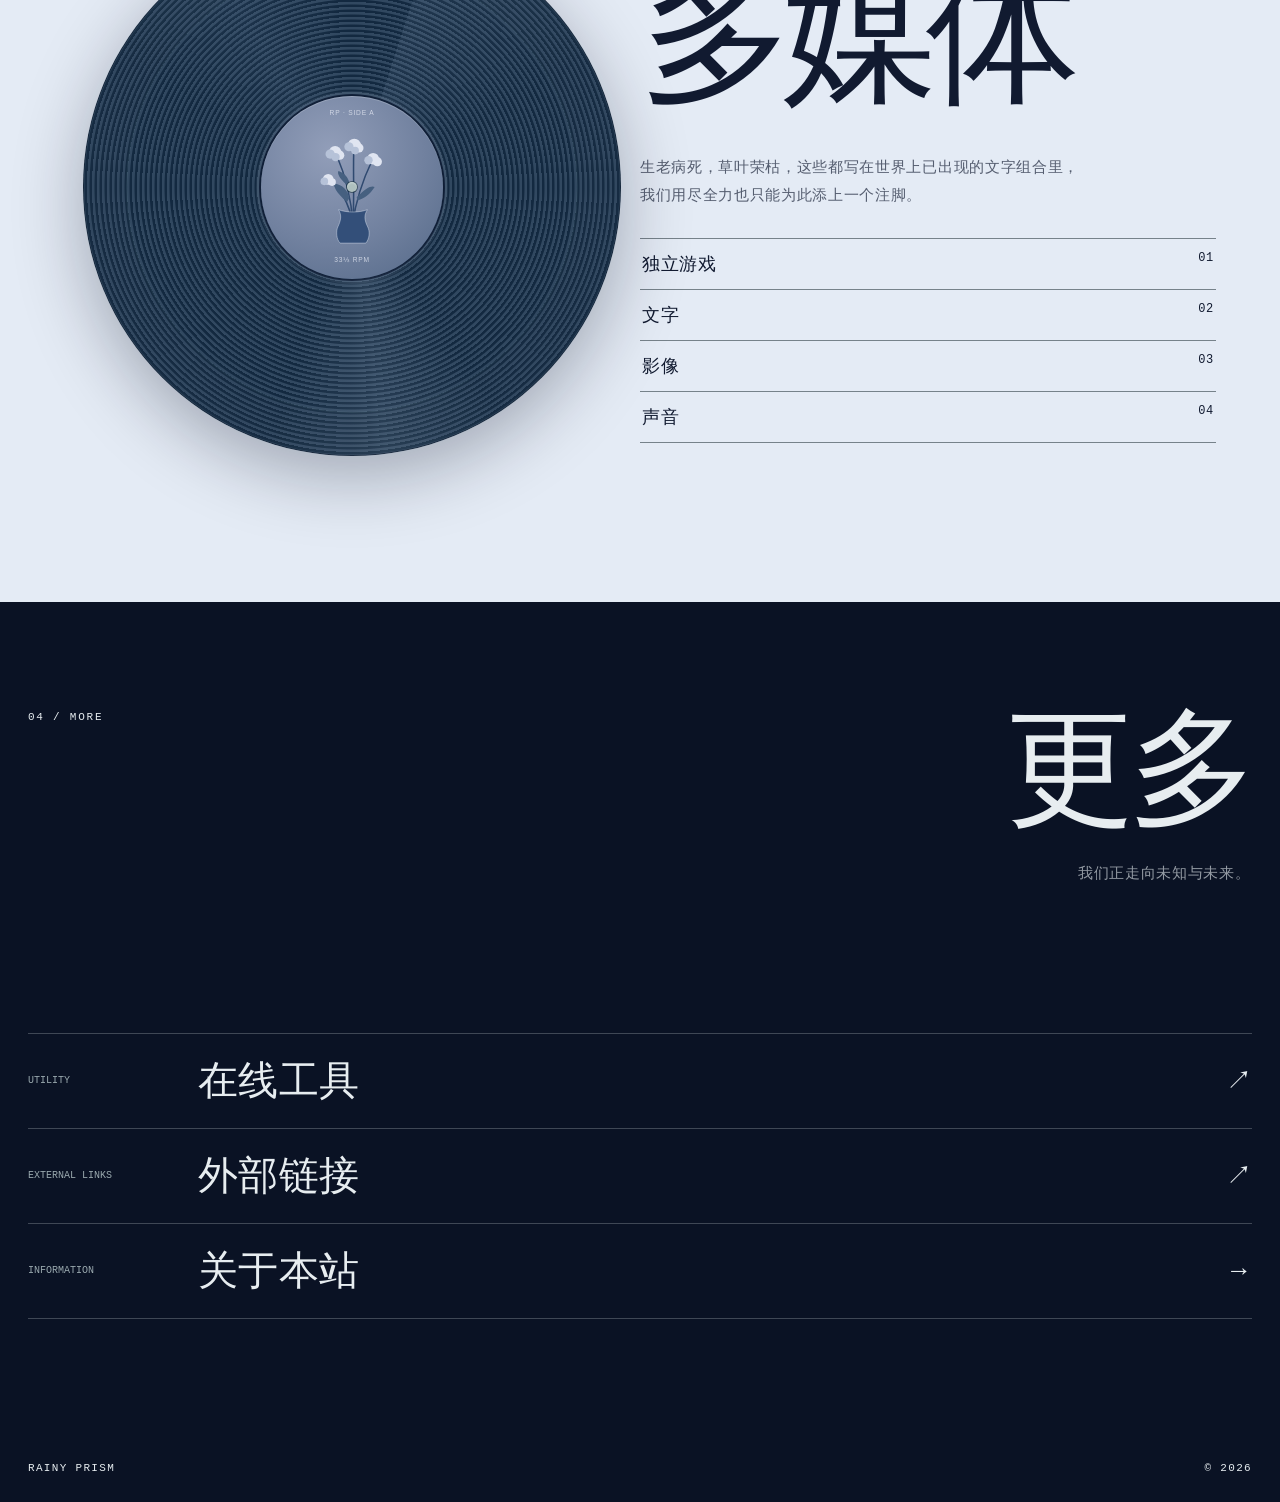
==== commit 2c2005a5: "feat: link homepage exhibition cards to roles" ====
--- a/site/index.html
+++ b/site/index.html
@@ -67,9 +67,12 @@
           <a class="text-link" href="exhibition/">查看全部 <span>→</span></a>
         </div>
         <div class="gallery-row">
-          <a class="art-card art-card--one" href="#"><span>作品｜01</span></a>
-          <a class="art-card art-card--two" href="#"><span>作品｜02</span></a>
-          <a class="art-card art-card--three" href="#"><span>作品｜03</span></a>
+          <a class="art-card art-card--one" href="exhibition/"><span class="art-card__spine" aria-hidden="true"></span><span class="art-card__cover" aria-hidden="true"></span></a>
+          <a class="art-card art-card--two" href="exhibition/"><span class="art-card__spine" aria-hidden="true"></span><span class="art-card__cover" aria-hidden="true"></span></a>
+          <a class="art-card art-card--three" href="exhibition/"><span class="art-card__spine" aria-hidden="true"></span><span class="art-card__cover" aria-hidden="true"></span></a>
+          <a class="art-card art-card--four" href="exhibition/"><span class="art-card__spine" aria-hidden="true"></span><span class="art-card__cover" aria-hidden="true"></span></a>
+          <a class="art-card art-card--five" href="exhibition/"><span class="art-card__spine" aria-hidden="true"></span><span class="art-card__cover" aria-hidden="true"></span></a>
+          <a class="art-card art-card--six" href="exhibition/"><span class="art-card__spine" aria-hidden="true"></span><span class="art-card__cover" aria-hidden="true"></span></a>
         </div>
       </section>
 
--- a/site/styles.css
+++ b/site/styles.css
@@ -107,16 +107,17 @@
 .media-copy h2 { font-family: "Songti SC", "STSong", "SimSun", serif; font-weight: 400; }
 .section-heading .text-link { font-family: "STSong", "Songti SC", "SimSun", serif; font-weight: 300; font-synthesis: none; letter-spacing: .04em; -webkit-font-smoothing: antialiased; }
 .exhibition-intro { margin: 20px 0 0 .08em; font-family: Arial, "PingFang SC", "Microsoft YaHei", sans-serif; font-size: clamp(15px, 1.15vw, 19px); font-weight: 400; line-height: 1.9; letter-spacing: .025em; color: rgba(231,237,240,.67); }
-.gallery-row { height: min(46vh, 500px); display: grid; grid-template-columns: 1.25fr .8fr 1fr; gap: 14px; align-items: end; }
-.art-card { position: relative; display: block; height: 100%; overflow: hidden; background: linear-gradient(145deg,#274955,#89a1a0); transition: transform 220ms var(--ease-out), filter 220ms ease; }
-.art-card::before { content:""; position:absolute; inset:-15%; background: radial-gradient(circle at 30% 30%,rgba(232,243,237,.8),transparent 15%), conic-gradient(from 70deg,#0a1d27,#53747a,#b1b8ac,#163540,#0a1d27); filter: blur(22px); transition: transform 500ms var(--ease-out); }
-.art-card.has-artwork { background-position: center; background-size: cover; }
-.art-card.has-artwork::before { display: none; }
-.art-card span { position:absolute; z-index:2; left:14px; bottom:14px; font-family:"STSong","Songti SC","SimSun",serif; font-size:12px; font-weight:300; font-synthesis:none; line-height:1; letter-spacing:.08em; }
-.art-card--two { height: 78%; }
-.art-card--two::before { transform: rotate(120deg); }
-.art-card--three { height: 88%; }
-.art-card--three::before { transform: rotate(230deg); }
+.gallery-row { position: relative; height: auto; display: grid; grid-template-columns: repeat(3, minmax(0, 1fr)); column-gap: 18px; row-gap: 30px; align-items: start; padding: 0 12px; border-inline: 3px solid rgba(128,157,170,.46); }
+.gallery-row::before { content: ""; position: absolute; z-index: 2; left: 0; right: 0; top: calc(50% - 15px); height: 10px; background: linear-gradient(to bottom, rgba(159,181,190,.88) 0 3px, rgba(75,102,119,.92) 3px 10px); box-shadow: 0 5px 10px rgba(4,12,26,.3); pointer-events: none; }
+.gallery-row::after { content: ""; position: absolute; z-index: 2; left: 0; right: 0; bottom: -10px; height: 10px; background: linear-gradient(to bottom, rgba(159,181,190,.9) 0 3px, rgba(75,102,119,.94) 3px 10px); box-shadow: 0 5px 10px rgba(4,12,26,.32); pointer-events: none; }
+.art-card { position: relative; z-index: 1; display: grid; grid-template-columns: clamp(15px, 1.2vw, 22px) minmax(0, 1fr); height: auto; aspect-ratio: 1.08 / 1; min-width: 0; overflow: hidden; padding: 0; background: #20384c; border: 2px solid rgba(225,235,236,.38); box-shadow: 0 12px 26px rgba(4,10,30,.2); transition: transform 220ms var(--ease-out), filter 220ms ease, box-shadow 220ms ease; }
+.art-card:hover { transform: translateY(-4px); filter: brightness(1.04); box-shadow: 0 18px 34px rgba(4,10,30,.28); }
+.art-card__spine { display: block; position: relative; z-index: 2; min-width: 0; background: linear-gradient(90deg, #102438, #587185 48%, #142a3d 100%); border-right: 2px solid rgba(231,241,240,.42); box-shadow: inset 1px 0 rgba(255,255,255,.14), inset -2px 0 rgba(4,13,29,.35); }
+.art-card__spine::after { content:""; position:absolute; inset: 11% 38%; border-left: 1px solid rgba(233,241,239,.4); border-right: 1px solid rgba(4,13,29,.28); }
+.art-card__cover { display: block; position: relative; min-width: 0; overflow: hidden; background: radial-gradient(circle at 30% 30%,rgba(232,243,237,.8),transparent 15%), conic-gradient(from 70deg,#0a1d27,#53747a,#b1b8ac,#163540,#0a1d27); background-position: center; background-size: cover; }
+.art-card__cover::after { content:""; position:absolute; inset:0; border: 2px solid rgba(255,255,255,.22); box-shadow: inset 0 0 24px rgba(4,13,29,.16); pointer-events:none; }
+.art-card--two .art-card__cover { background-position: 46% center; }
+.art-card--three .art-card__cover { background-position: 54% center; }
 
 .panel--multimedia { padding: 110px 5vw 40px; background: #e4ebf5; color: #111a30; display:grid; grid-template-columns: 1fr 1fr; align-items:center; }
 .media-disc { position:relative; justify-self:center; width:min(62vh,42vw); aspect-ratio:1; border-radius:50%; overflow:hidden; background: conic-gradient(from 18deg,rgba(167,190,218,.09),transparent 12% 36%,rgba(189,207,229,.12) 43%,transparent 50% 78%,rgba(131,159,193,.08) 86%,transparent 94%), repeating-radial-gradient(circle,#132940 0 2px,#314860 3px 5px); box-shadow: 0 20px 70px rgba(4,10,30,.3), inset 0 0 0 1px rgba(5,14,34,.58); animation: orbit 24s linear infinite; }
@@ -177,8 +178,7 @@
   .section-heading { margin-bottom:24px; }
   .section-heading h2 { margin-top:14px; font-size:19vw; }
   .exhibition-intro { margin-top:14px; font-size:13px; line-height:1.6; }
-  .gallery-row { height:min(51vh,460px); grid-template-columns:1.3fr .7fr; }
-  .art-card--three { display:none; }
+  .gallery-row { height:auto; grid-template-columns:repeat(2, minmax(0, 1fr)); grid-template-rows:none; gap:10px; }
   .panel--multimedia { padding:90px 16px 24px; grid-template-columns:1fr; grid-template-rows:1fr auto; }
   .media-disc { width:min(62vw,360px); }
   .media-copy h2 { font-size:24vw; margin:.15em 0; }
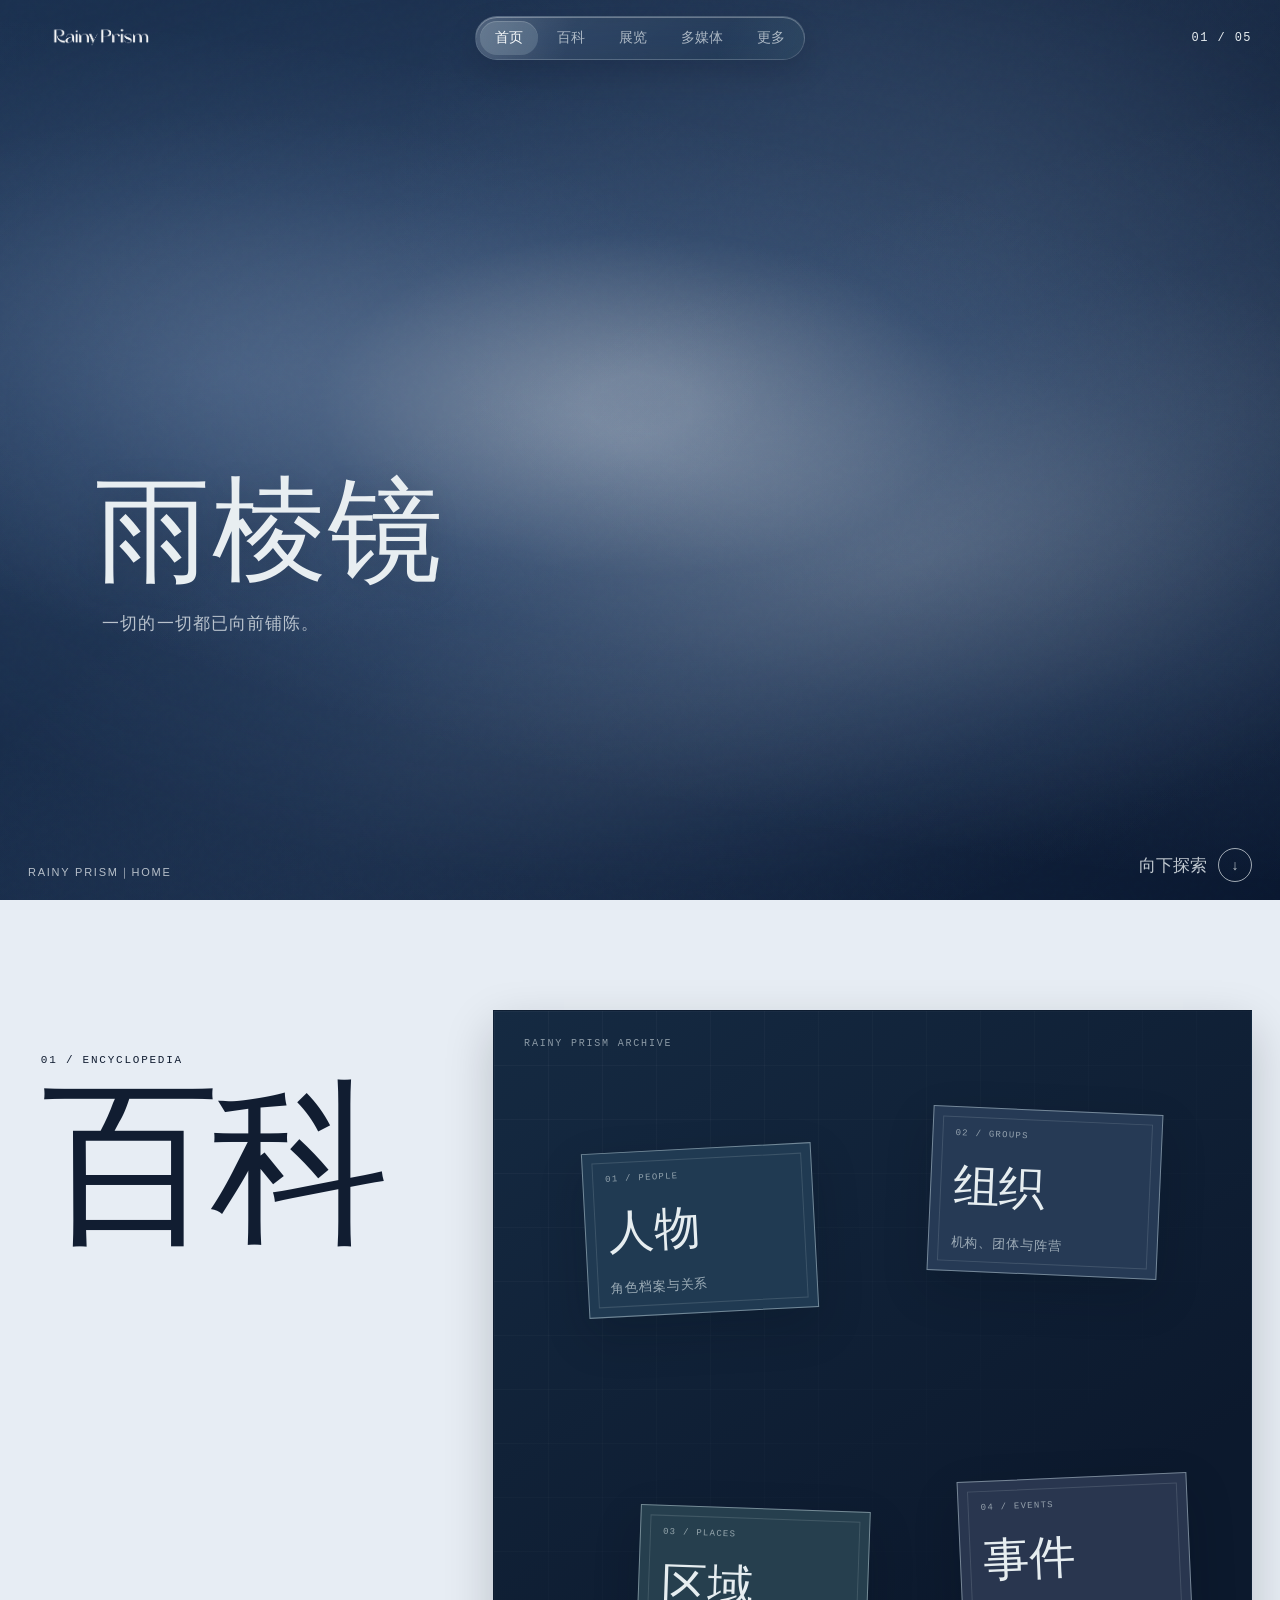
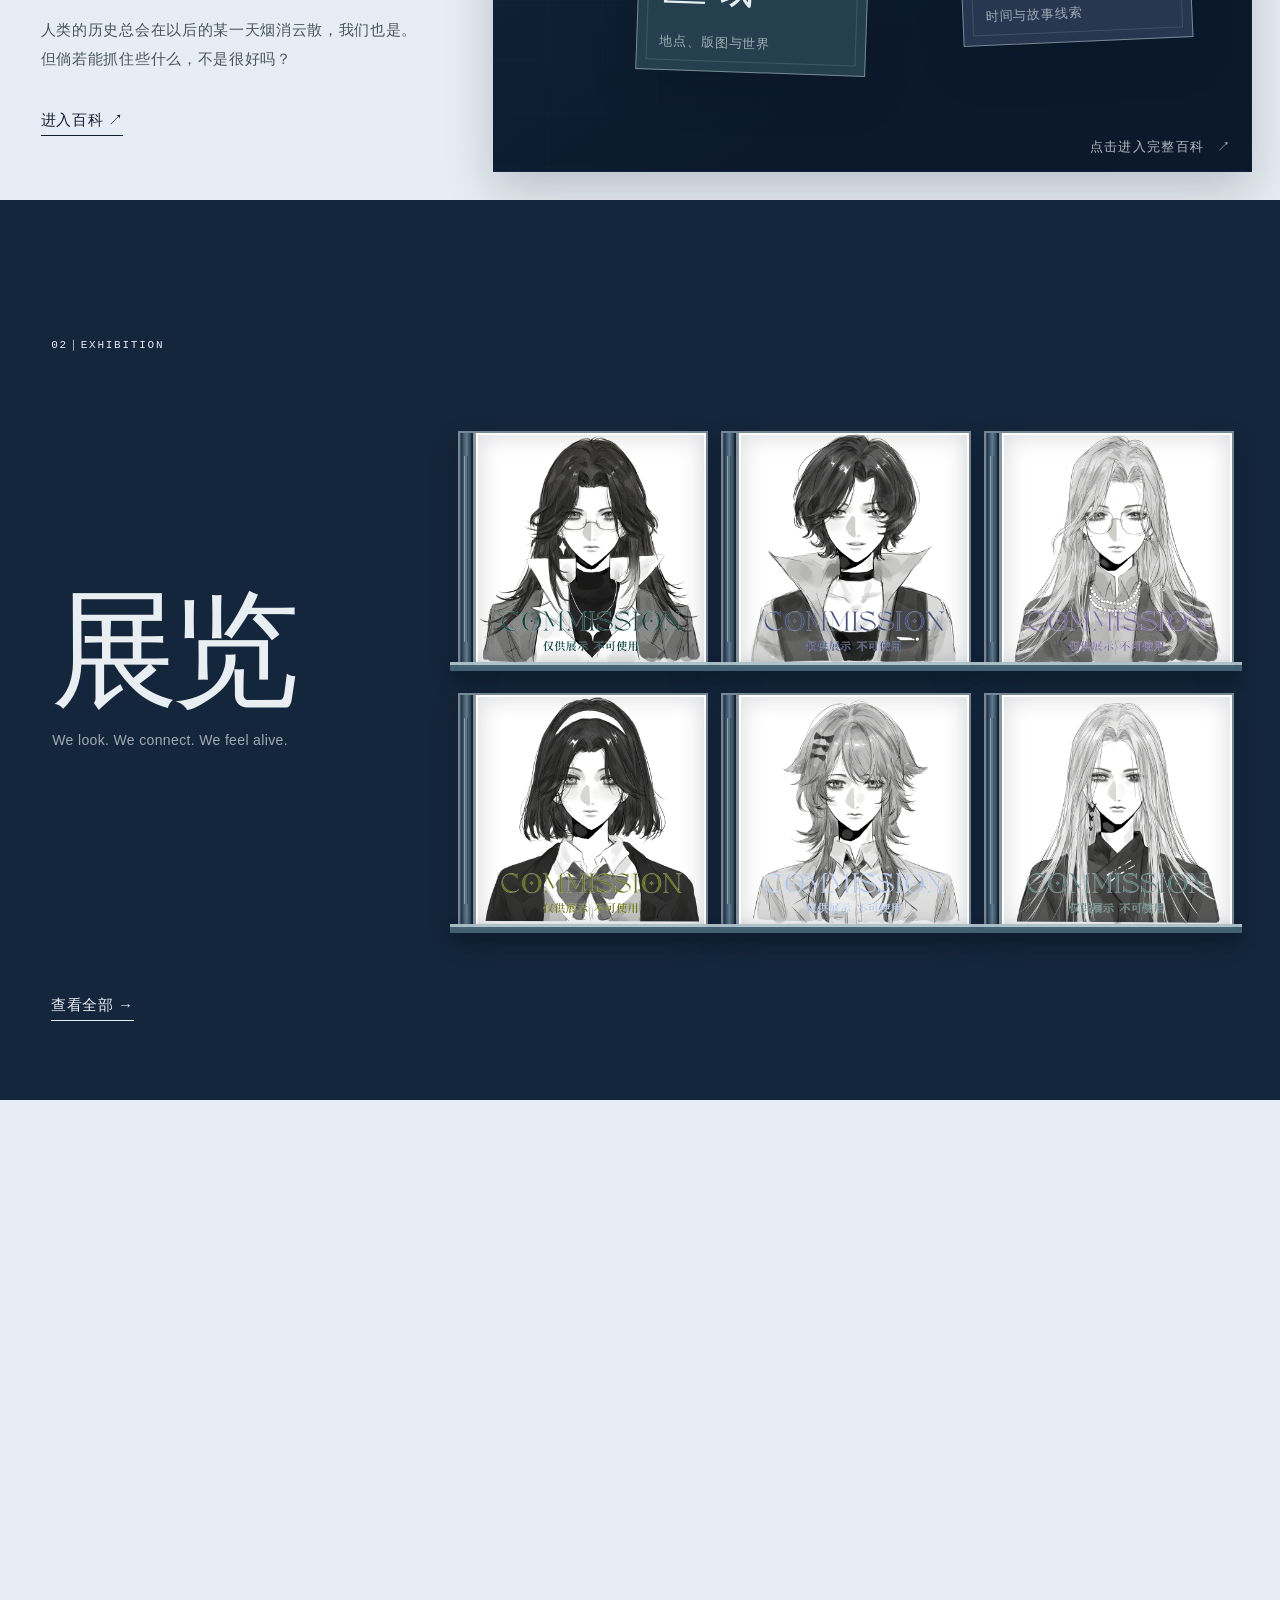
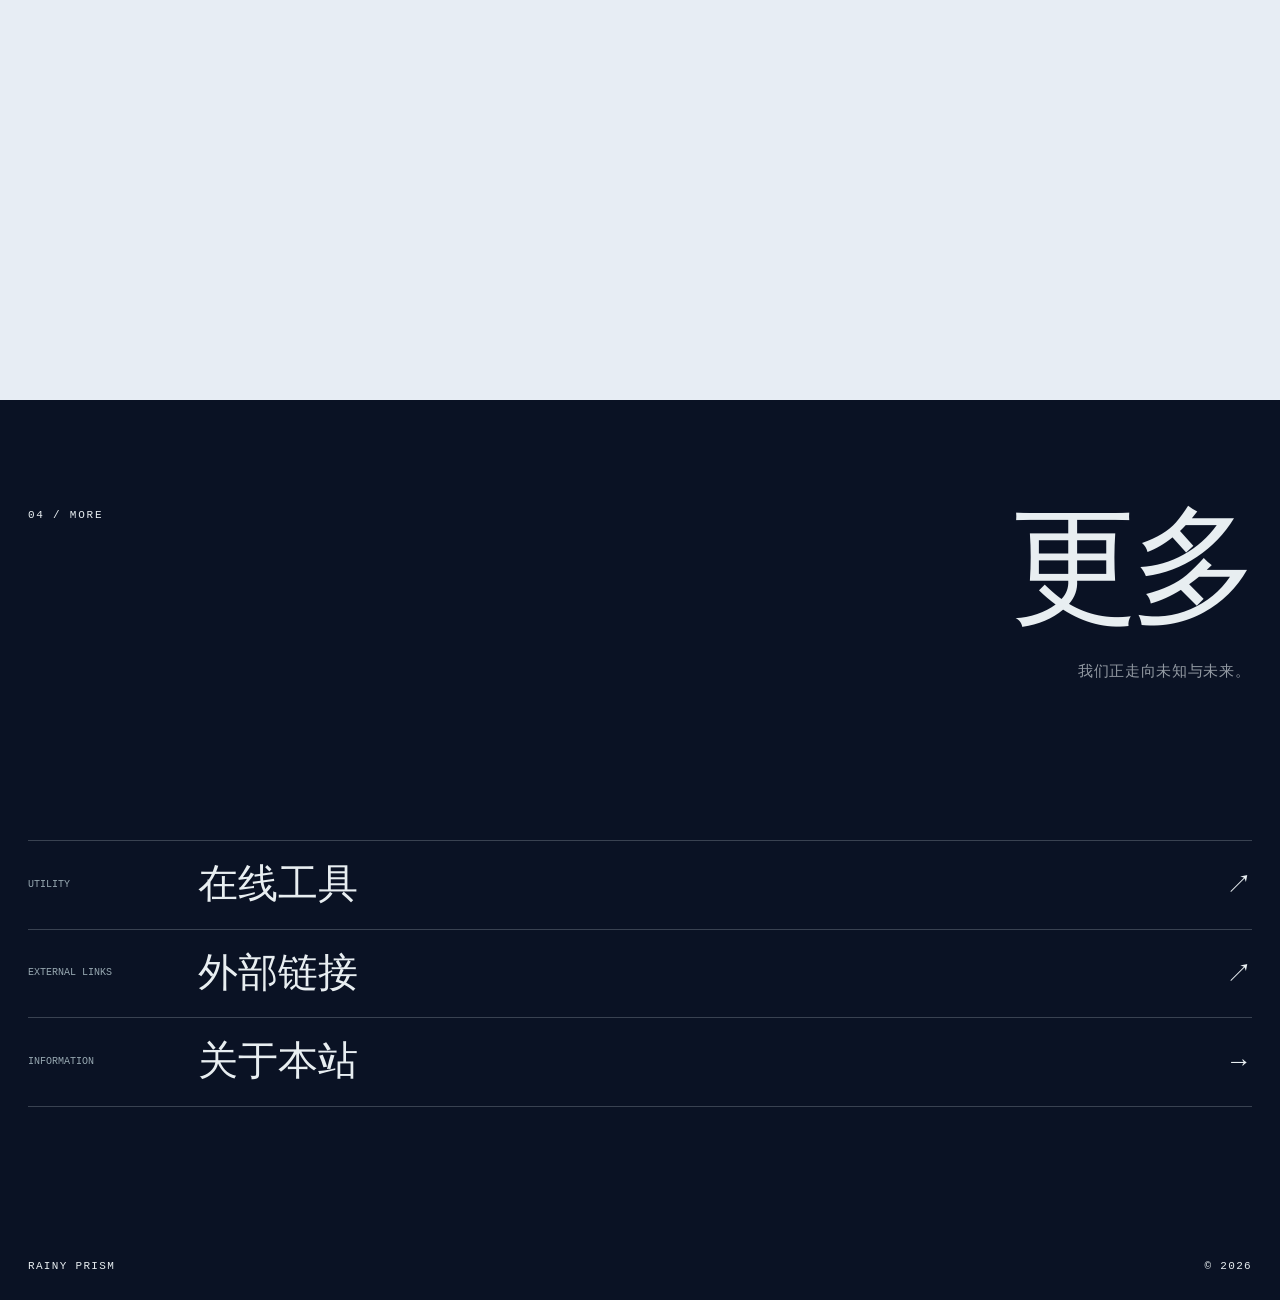
==== commit f6bae0fa: "Unify homepage visual system" ====
--- a/site/index.html
+++ b/site/index.html
@@ -21,8 +21,6 @@
       </nav>
       <div class="section-count" aria-hidden="true"><span>01</span> / 05</div>
     </header>
-    <div class="scroll-edge" aria-hidden="true"></div>
-
     <main>
       <section id="home" class="panel hero" data-index="01">
         <div class="spectrum" aria-hidden="true">
@@ -50,29 +48,50 @@
           </p>
           <a class="text-link" href="wiki/">进入百科 <span>↗</span></a>
         </div>
-        <div class="visual visual--archive" aria-label="百科内容图片占位">
-          <span class="visual-note">人物｜组织｜区域｜事件</span>
-          <div class="archive-grid"></div>
-          <div class="archive-orbit"></div>
-        </div>
+        <a class="visual visual--archive encyclopedia-archive" href="wiki/" aria-label="进入百科，浏览人物、组织、区域和事件">
+          <span class="archive-kicker">RAINY PRISM ARCHIVE</span>
+          <article class="archive-card archive-card--people">
+            <small>01 / PEOPLE</small><strong>人物</strong><span>角色档案与关系</span>
+          </article>
+          <article class="archive-card archive-card--groups">
+            <small>02 / GROUPS</small><strong>组织</strong><span>机构、团体与阵营</span>
+          </article>
+          <article class="archive-card archive-card--places">
+            <small>03 / PLACES</small><strong>区域</strong><span>地点、版图与世界</span>
+          </article>
+          <article class="archive-card archive-card--events">
+            <small>04 / EVENTS</small><strong>事件</strong><span>时间与故事线索</span>
+          </article>
+          <span class="visual-note">点击进入完整百科 <b>↗</b></span>
+        </a>
       </section>
 
       <section id="exhibition" class="panel panel--exhibition" data-index="03">
-        <div class="section-heading">
-          <div class="section-heading__copy">
-            <span class="eyebrow">02｜EXHIBITION</span>
-            <h2>展览</h2>
-            <p class="exhibition-intro">We look. We connect. We feel alive.</p>
-          </div>
+        <div class="exhibition-copy">
+          <span class="eyebrow">02｜EXHIBITION</span>
+          <h2>展览</h2>
+          <p class="exhibition-intro">We look. We connect. We feel alive.</p>
           <a class="text-link" href="exhibition/">查看全部 <span>→</span></a>
         </div>
-        <div class="gallery-row">
-          <a class="art-card art-card--one" href="exhibition/"><span class="art-card__spine" aria-hidden="true"></span><span class="art-card__cover" aria-hidden="true"></span></a>
-          <a class="art-card art-card--two" href="exhibition/"><span class="art-card__spine" aria-hidden="true"></span><span class="art-card__cover" aria-hidden="true"></span></a>
-          <a class="art-card art-card--three" href="exhibition/"><span class="art-card__spine" aria-hidden="true"></span><span class="art-card__cover" aria-hidden="true"></span></a>
-          <a class="art-card art-card--four" href="exhibition/"><span class="art-card__spine" aria-hidden="true"></span><span class="art-card__cover" aria-hidden="true"></span></a>
-          <a class="art-card art-card--five" href="exhibition/"><span class="art-card__spine" aria-hidden="true"></span><span class="art-card__cover" aria-hidden="true"></span></a>
-          <a class="art-card art-card--six" href="exhibition/"><span class="art-card__spine" aria-hidden="true"></span><span class="art-card__cover" aria-hidden="true"></span></a>
+        <div class="exhibition-display">
+          <div class="gallery-grid">
+            <div class="gallery-level">
+              <div class="gallery-level__cards">
+                <a class="art-card art-card--one" href="exhibition/"><span class="art-card__spine" aria-hidden="true"></span><span class="art-card__cover" aria-hidden="true"></span></a>
+                <a class="art-card art-card--two" href="exhibition/"><span class="art-card__spine" aria-hidden="true"></span><span class="art-card__cover" aria-hidden="true"></span></a>
+                <a class="art-card art-card--three" href="exhibition/"><span class="art-card__spine" aria-hidden="true"></span><span class="art-card__cover" aria-hidden="true"></span></a>
+              </div>
+              <span class="gallery-shelf" aria-hidden="true"></span>
+            </div>
+            <div class="gallery-level">
+              <div class="gallery-level__cards">
+                <a class="art-card art-card--four" href="exhibition/"><span class="art-card__spine" aria-hidden="true"></span><span class="art-card__cover" aria-hidden="true"></span></a>
+                <a class="art-card art-card--five" href="exhibition/"><span class="art-card__spine" aria-hidden="true"></span><span class="art-card__cover" aria-hidden="true"></span></a>
+                <a class="art-card art-card--six" href="exhibition/"><span class="art-card__spine" aria-hidden="true"></span><span class="art-card__cover" aria-hidden="true"></span></a>
+              </div>
+              <span class="gallery-shelf" aria-hidden="true"></span>
+            </div>
+          </div>
         </div>
       </section>
 
@@ -126,63 +145,5 @@
     </main>
 
     <script src="script.js"></script>
-    <script>
-      (() => {
-        const spectrum = document.querySelector('.spectrum');
-        const bandA = document.querySelector('.soft-band--a');
-        const bandB = document.querySelector('.soft-band--b');
-        let pointerX = innerWidth * .5;
-        let pointerY = innerHeight * .5;
-        let lastPointerTime = -Infinity;
-        let lastPaint = 0;
-
-        addEventListener('pointermove', (event) => {
-          pointerX = event.clientX;
-          pointerY = event.clientY;
-          lastPointerTime = performance.now();
-        }, { passive: true });
-
-        function animate(now) {
-          requestAnimationFrame(animate);
-          if (now - lastPaint < 32) return;
-          lastPaint = now;
-
-          const autoX = innerWidth * (.5 + Math.sin(now / 5200) * .22 + Math.sin(now / 9100) * .07);
-          const autoY = innerHeight * (.47 + Math.cos(now / 6700) * .17);
-          const idleFor = now - lastPointerTime;
-          const influence = Math.max(0, Math.min(1, 1 - (idleFor - 1200) / 2600));
-          const x = autoX * (1 - influence) + pointerX * influence;
-          const y = autoY * (1 - influence) + pointerY * influence;
-          const dx = x - innerWidth / 2;
-          const dy = y - innerHeight / 2;
-
-          spectrum.style.setProperty('--mx', `${(x / innerWidth) * 100}%`);
-          spectrum.style.setProperty('--my', `${(y / innerHeight) * 100}%`);
-          bandA.style.transform = `translate3d(${dx * .11}px, ${dy * .08}px, 0)`;
-          bandB.style.transform = `translate3d(${-dx * .065}px, ${-dy * .05}px, 0)`;
-        }
-
-        requestAnimationFrame(animate);
-
-        const lightPanels = new Set(['encyclopedia', 'multimedia']);
-        const headerToneObserver = new IntersectionObserver((entries) => {
-          entries.forEach((entry) => {
-            if (!entry.isIntersecting) return;
-            document.body.classList.toggle('header-on-light', lightPanels.has(entry.target.id));
-          });
-        }, { threshold: .58 });
-
-        document.querySelectorAll('.panel').forEach((panel) => headerToneObserver.observe(panel));
-
-        let scrollFrame = 0;
-        addEventListener('scroll', () => {
-          if (scrollFrame) return;
-          scrollFrame = requestAnimationFrame(() => {
-            document.body.classList.toggle('has-scrolled', scrollY > 24);
-            scrollFrame = 0;
-          });
-        }, { passive: true });
-      })();
-    </script>
   </body>
 </html>
--- a/site/styles.css
+++ b/site/styles.css
@@ -1,381 +1,172 @@
 :root {
-  --ink: #e7edf0;
-  --muted: #9aa9ae;
-  --deep: #0a1224;
-  --blue: #203651;
-  --line: rgba(231, 237, 240, 0.24);
+  --ink: #e8eef1;
+  --ink-dark: #111d31;
+  --muted: #97a8b1;
+  --deep: #0d1b2f;
+  --deep-soft: #15283e;
+  --paper: #e7edf4;
+  --line: rgba(224, 236, 240, .22);
+  --line-strong: rgba(203, 221, 228, .48);
+  --shadow-soft: 0 18px 46px rgba(4, 14, 27, .2);
+  --ease-out: cubic-bezier(.23, 1, .32, 1);
+  --ease-move: cubic-bezier(.77, 0, .175, 1);
   --mx: 50%;
-  --my: 50%;
-  --ease-out: cubic-bezier(0.23, 1, 0.32, 1);
+  --my: 46%;
 }
 
 * { box-sizing: border-box; }
 html { scroll-behavior: smooth; scroll-snap-type: y mandatory; background: var(--deep); }
 body { margin: 0; color: var(--ink); background: var(--deep); font-family: Arial, "PingFang SC", "Microsoft YaHei", sans-serif; }
 a { color: inherit; text-decoration: none; }
+a:focus-visible { outline: 2px solid #95bdca; outline-offset: 5px; }
 
 .site-header {
-  position: fixed; z-index: 20; inset: 0 0 auto;
-  height: 76px; padding: 18px 28px;
-  display: grid; grid-template-columns: 1fr auto 1fr; align-items: center;
+  position: fixed;
+  z-index: 20;
+  inset: 0 0 auto;
+  height: 76px;
+  padding: 18px 28px;
+  display: grid;
+  grid-template-columns: 1fr auto 1fr;
+  align-items: center;
   color: var(--ink);
+  transition: color 420ms var(--ease-out);
 }
-.wordmark { display: block; width: clamp(135px, 12vw, 185px); height: 38px; overflow: hidden; }
-.wordmark img { display: block; width: 100%; height: 100%; object-fit: contain; object-position: left center; filter: brightness(0) invert(1); opacity: .94; }
-nav { display: flex; gap: 6px; padding: 4px; border: 1px solid rgba(221,233,237,.22); border-radius: 999px; background: rgba(5,20,28,.08); backdrop-filter: blur(10px); }
-nav a { padding: 8px 15px; border-radius: 999px; color: rgba(231,237,240,.66); font-family: Arial, "PingFang SC", "Microsoft YaHei", sans-serif; font-size: 14px; font-weight: 400; transition: color .25s, background .25s; }
-nav a:hover { color: rgba(247,250,251,.94); background: rgba(214,229,233,.08); }
-nav a.is-active { color: rgba(247,250,251,.96); background: rgba(194,215,221,.18); }
+.wordmark { display: block; width: clamp(150px, 13vw, 205px); height: 40px; overflow: hidden; }
+.wordmark img { display: block; width: 100%; height: 100%; object-fit: contain; object-position: left center; filter: brightness(0) invert(1); opacity: .94; transition: filter 420ms var(--ease-out), opacity 420ms var(--ease-out); }
+.site-header nav {
+  position: relative;
+  display: flex;
+  gap: 4px;
+  padding: 4px;
+  overflow: hidden;
+  border: 1px solid rgba(226, 239, 243, .22);
+  border-radius: 999px;
+  background: linear-gradient(145deg, rgba(227, 240, 244, .12), rgba(13, 34, 46, .2));
+  box-shadow: inset 0 1px rgba(255,255,255,.3), 0 12px 30px rgba(0, 10, 18, .15);
+  backdrop-filter: blur(14px) saturate(1.16);
+  -webkit-backdrop-filter: blur(14px) saturate(1.16);
+}
+.site-header nav::after { content: ""; position: absolute; inset: 0; border-radius: inherit; pointer-events: none; background: linear-gradient(110deg, rgba(255,255,255,.14), transparent 30% 74%, rgba(155,205,215,.1)); }
+.site-header nav a { position: relative; z-index: 1; padding: 8px 15px; border-radius: 999px; color: rgba(235, 242, 244, .67); font-size: 14px; font-weight: 400; transition: color 240ms var(--ease-out), background 240ms var(--ease-out), transform 240ms var(--ease-out); }
+.site-header nav a.is-active { color: #f8fbfc; background: rgba(206, 224, 230, .18); box-shadow: inset 0 1px rgba(255,255,255,.16); }
 .section-count { justify-self: end; font: 12px/1 monospace; letter-spacing: .12em; }
+body.header-on-light .site-header { color: #112832; }
+body.header-on-light .wordmark img { filter: brightness(0) saturate(100%) invert(13%) sepia(20%) saturate(1080%) hue-rotate(150deg); opacity: .9; }
+body.header-on-light .site-header nav { border-color: rgba(27, 59, 69, .2); background: linear-gradient(145deg, rgba(255,255,255,.54), rgba(165,188,196,.28)); box-shadow: inset 0 1px rgba(255,255,255,.7), 0 12px 30px rgba(19, 45, 54, .12); }
+body.header-on-light .site-header nav a { color: rgba(15, 40, 49, .65); }
+body.header-on-light .site-header nav a.is-active { color: #0b2730; background: rgba(255,255,255,.48); }
 
 .panel { position: relative; min-height: 100svh; overflow: hidden; scroll-snap-align: start; scroll-snap-stop: always; }
+.eyebrow { font: 11px/1 monospace; letter-spacing: .16em; }
+.text-link { padding-bottom: 5px; border-bottom: 1px solid currentColor; font-family: "STSong", "Songti SC", "SimSun", serif; font-size: 15px; font-weight: 300; letter-spacing: .04em; }
+h2 { margin: .1em 0; font-family: "Songti SC", "STSong", "SimSun", serif; font-weight: 400; line-height: .9; letter-spacing: -.055em; }
+
 .hero { background: #111d31; }
-.spectrum { position: absolute; inset: 0; overflow: hidden; background: #15243b; }
-.spectrum__field {
-  position: absolute; inset: -26%;
-  background:
-    radial-gradient(circle at var(--mx) var(--my), rgba(224,244,238,.82) 0 1%, rgba(93,159,164,.5) 5%, transparent 22%),
-    conic-gradient(from 210deg at var(--mx) var(--my), #07141c, #18404b 12%, #769698 18%, #0b222d 27%, #122b36 48%, #68888b 53%, #102d39 61%, #07141c 78%, #26434a 88%, #07141c);
-  filter: blur(10px) saturate(.78);
-  transform: scale(1.15) rotate(-4deg);
-  transform-origin: 50% 50%;
-  will-change: transform, opacity;
-  animation: field-drift 24s ease-in-out infinite alternate;
-}
-.spectrum__field::after {
-  content: ""; position: absolute; inset: 0;
-  background: repeating-conic-gradient(from 0deg at var(--mx) var(--my), transparent 0 7deg, rgba(206,236,233,.055) 8deg, transparent 10deg 19deg);
-  mix-blend-mode: screen;
-  opacity: .62;
-}
-.spectrum__grain { position: absolute; inset: 0; opacity: .18; background-image: url("data:image/svg+xml,%3Csvg viewBox='0 0 180 180' xmlns='http://www.w3.org/2000/svg'%3E%3Cfilter id='n'%3E%3CfeTurbulence type='fractalNoise' baseFrequency='.85' numOctaves='3' stitchTiles='stitch'/%3E%3C/filter%3E%3Crect width='100%25' height='100%25' filter='url(%23n)' opacity='.28'/%3E%3C/svg%3E"); mix-blend-mode: soft-light; }
-@keyframes field-drift {
-  from { transform: scale(1.15) rotate(-4deg); opacity: .92; }
-  to { transform: scale(1.2) rotate(4deg); opacity: 1; }
-}
+.spectrum { position: absolute; inset: 0; overflow: hidden; background: radial-gradient(ellipse at 18% 42%, rgba(108,137,181,.26), transparent 36%), linear-gradient(123deg, #1b3150 0%, #172a47 48%, #0a1830 100%); }
+.spectrum__field { position: absolute; inset: -14%; background: radial-gradient(ellipse 82% 62% at var(--mx) var(--my), rgba(225,235,246,.34) 0 4%, rgba(103,137,181,.2) 24%, transparent 67%), radial-gradient(ellipse at 72% 28%, rgba(151,178,211,.14), transparent 37%); animation: field-drift 30s ease-in-out infinite alternate; }
+.spectrum__grain { position: absolute; inset: 0; opacity: .13; background-image: url("data:image/svg+xml,%3Csvg viewBox='0 0 180 180' xmlns='http://www.w3.org/2000/svg'%3E%3Cfilter id='n'%3E%3CfeTurbulence type='fractalNoise' baseFrequency='.82' numOctaves='3' stitchTiles='stitch'/%3E%3C/filter%3E%3Crect width='100%25' height='100%25' filter='url(%23n)' opacity='.25'/%3E%3C/svg%3E"); mix-blend-mode: soft-light; }
+.soft-band { position: absolute; inset: -18%; pointer-events: none; }
+.soft-band i { position: absolute; display: block; width: 136%; height: 54%; left: -18%; top: 23%; border-radius: 50%; background: radial-gradient(ellipse, rgba(211,225,242,.22), rgba(115,147,190,.1) 43%, transparent 72%); }
+.soft-band--a i { transform: rotate(14deg); animation: band-a 34s ease-in-out infinite alternate; }
+.soft-band--b i { width: 122%; left: 5%; top: 32%; opacity: .7; transform: rotate(-22deg); animation: band-b 42s ease-in-out infinite alternate; }
+.soft-band--c { display: none; }
+@keyframes field-drift { from { opacity: .78; transform: scale(1); } to { opacity: 1; transform: scale(1.045); } }
+@keyframes band-a { from { transform: translate3d(-2%, 1%, 0) rotate(10deg); } to { transform: translate3d(4%, -2%, 0) rotate(20deg); } }
+@keyframes band-b { from { transform: translate3d(3%, -1%, 0) rotate(-26deg); } to { transform: translate3d(-4%, 2%, 0) rotate(-15deg); } }
 .hero__copy { position: absolute; z-index: 2; left: 8vw; top: 53%; transform: translateY(-18%); }
 .hero__copy h1 { margin: 0; transform: translateX(-.065em); font-family: "Songti SC", "STSong", "SimSun", serif; font-size: clamp(78px, 9vw, 152px); font-weight: 400; line-height: .95; letter-spacing: .015em; text-shadow: 0 4px 30px rgba(0,0,0,.16); }
-.hero__copy p { margin: 25px 0 0; font-family: "STSong", "Songti SC", "SimSun", serif; font-size: clamp(16px, 1.35vw, 22px); font-weight: 300; font-synthesis: none; letter-spacing: .06em; color: rgba(231,237,240,.76); -webkit-font-smoothing: antialiased; }
-.panel-label { position: absolute; left: 28px; bottom: 22px; height: 34px; padding-top: 9px; display: flex; align-items: flex-start; font-family: Arial, "Helvetica Neue", sans-serif; font-size: 11px; font-weight: 400; line-height: 1; letter-spacing: .16em; color: rgba(231,237,240,.76); }
-.scroll-cue { position: absolute; right: 28px; bottom: 22px; height: 34px; padding-top: 5px; display: flex; align-items: flex-start; gap: 11px; font-family: "STSong", "Songti SC", "SimSun", serif; font-size: 17px; font-weight: 300; line-height: 1; font-synthesis: none; color: rgba(231,237,240,.82); -webkit-font-smoothing: antialiased; }
-.scroll-cue i { margin-top: -5px; }
-.scroll-cue i { width: 34px; height: 34px; border: .75px solid rgba(231,237,240,.72); border-radius: 50%; }
-.scroll-cue i::after { content: "↓"; display: grid; place-items: center; height: 100%; font-family: Arial, "Helvetica Neue", sans-serif; font-size: 14px; font-weight: 300; font-style: normal; }
+.hero__copy p { margin: 25px 0 0; font-family: "STSong", "Songti SC", "SimSun", serif; font-size: clamp(16px,1.35vw,22px); font-weight: 300; letter-spacing: .06em; color: rgba(231,237,240,.76); }
+.panel-label { position: absolute; left: 28px; bottom: 22px; font: 11px/1 Arial, sans-serif; letter-spacing: .16em; color: rgba(231,237,240,.76); }
+.scroll-cue { position: absolute; right: 28px; bottom: 18px; display: flex; align-items: center; gap: 11px; font: 300 17px/1 "STSong", "Songti SC", serif; color: rgba(231,237,240,.82); }
+.scroll-cue i { width: 34px; height: 34px; display: grid; place-items: center; border: 1px solid rgba(231,237,240,.68); border-radius: 50%; font-style: normal; }
+.scroll-cue i::after { content: "↓"; font-family: Arial, sans-serif; font-size: 14px; }
 
-.panel--split { padding: 110px 28px 28px; display: grid; grid-template-columns: 38% 62%; background: #e4ebf5; color: #111a30; }
+.panel--split { padding: 110px 28px 28px; display: grid; grid-template-columns: 38% 62%; background: var(--paper); color: var(--ink-dark); }
 .panel-copy { padding: 5vh 4vw 4vh 1vw; display: flex; flex-direction: column; align-items: flex-start; }
-.panel-copy h2 { font-family: "Songti SC", "STSong", "SimSun", serif; font-weight: 400; letter-spacing: -.035em; }
-.eyebrow { font: 11px/1 monospace; letter-spacing: .16em; }
-h2 { margin: .1em 0; font-size: clamp(88px, 14vw, 210px); line-height: .9; letter-spacing: -.07em; font-weight: 600; }
-.placeholder-lines { width: min(420px, 90%); margin: auto 0 38px; }
-.placeholder-lines i { display: block; height: 1px; margin: 16px 0; background: currentColor; opacity: .35; }
-.placeholder-lines i:nth-child(2) { width: 84%; }
-.placeholder-lines i:nth-child(3) { width: 58%; }
-.encyclopedia-intro {
-  width: min(31em, 94%);
-  margin: auto 0 38px;
-  font-family: "STSong", "Songti SC", "SimSun", serif;
-  font-size: clamp(15px, 1.15vw, 19px);
-  font-weight: 300;
-  font-synthesis: none;
-  line-height: 1.9;
-  letter-spacing: .045em;
-  color: rgba(10,26,32,.72);
-  -webkit-font-smoothing: antialiased;
-}
-.text-link { padding-bottom: 5px; border-bottom: 1px solid currentColor; font-size: 15px; }
-.panel-copy .text-link {
-  font-family: "STSong", "Songti SC", "SimSun", serif;
-  font-weight: 300;
-  font-synthesis: none;
-  letter-spacing: .04em;
-  -webkit-font-smoothing: antialiased;
-}
+.panel-copy h2 { font-size: clamp(88px, 14vw, 210px); }
+.encyclopedia-intro { width: min(31em,94%); margin: auto 0 38px; font: 300 clamp(15px,1.15vw,19px)/1.9 "STSong", "Songti SC", serif; letter-spacing: .045em; color: rgba(10,26,32,.72); }
 .visual { position: relative; overflow: hidden; min-height: 70vh; }
-.visual--archive { background: radial-gradient(circle at 45% 48%, #e0e9f4 0 4%, #8092bd 5% 19%, #2a3766 20% 34%, #111a3a 35% 100%); }
-.archive-grid { position: absolute; inset: 0; background-image: linear-gradient(rgba(255,255,255,.1) 1px,transparent 1px),linear-gradient(90deg,rgba(255,255,255,.1) 1px,transparent 1px); background-size: 7.5% 7.5%; transform: perspective(700px) rotateX(57deg) scale(1.6); opacity: .45; }
-.archive-orbit { position: absolute; width: 32vw; aspect-ratio: 1; border: 1px solid rgba(255,255,255,.45); border-radius: 50%; left: 18%; top: 13%; box-shadow: 0 0 0 4vw rgba(255,255,255,.04),0 0 0 8vw rgba(255,255,255,.025); animation: orbit 12s linear infinite; }
-.archive-orbit::before { content:""; position:absolute; width:12px; height:12px; border-radius:50%; background:#e6f1ef; left:50%; top:-6px; }
-@keyframes orbit { to { transform: rotate(360deg); } }
-.visual-note { position: absolute; z-index: 2; right: 18px; bottom: 18px; font-family: "STSong", "Songti SC", "SimSun", serif; font-size: 13px; font-weight: 300; font-synthesis: none; line-height: 1; color: white; letter-spacing: .12em; -webkit-font-smoothing: antialiased; }
+.visual--archive { display: block; background: linear-gradient(145deg, #152a42, #0c192d 72%); border: 1px solid rgba(20,43,62,.18); box-shadow: var(--shadow-soft); }
+.visual--archive::before { content: ""; position: absolute; inset: 0; background: linear-gradient(rgba(255,255,255,.035) 1px,transparent 1px), linear-gradient(90deg,rgba(255,255,255,.035) 1px,transparent 1px); background-size: 54px 54px; mask-image: linear-gradient(135deg,#000,transparent 78%); }
+.archive-kicker { position: absolute; top: 28px; left: 30px; font: 10px/1 monospace; letter-spacing: .18em; color: rgba(226,236,240,.58); }
+.archive-card { position: absolute; width: clamp(180px,18vw,290px); aspect-ratio: 1.4; padding: 22px; display: flex; flex-direction: column; justify-content: space-between; color: #e6edf0; background: #1d344c; border: 1px solid var(--line-strong); box-shadow: var(--shadow-soft); transition: transform 520ms var(--ease-out), border-color 300ms var(--ease-out), box-shadow 300ms var(--ease-out); }
+.archive-card::before { content: ""; position: absolute; inset: 9px; border: 1px solid rgba(225,236,240,.14); pointer-events: none; }
+.archive-card small { font: 9px/1 monospace; letter-spacing: .14em; color: rgba(227,237,240,.58); }
+.archive-card strong { font: 400 clamp(34px,3.6vw,58px)/1 "Songti SC", "STSong", serif; }
+.archive-card span { font: 300 13px/1 "STSong", "Songti SC", serif; letter-spacing: .07em; color: rgba(226,236,240,.64); }
+.archive-card--people { left: 12%; top: 18%; transform: rotate(-3deg); background: #203a52; }
+.archive-card--groups { right: 12%; top: 13%; transform: rotate(2.5deg); background: #263a55; }
+.archive-card--places { left: 19%; bottom: 13%; transform: rotate(2deg); background: #263f4e; }
+.archive-card--events { right: 8%; bottom: 17%; transform: rotate(-2.5deg); background: #29364f; }
+.visual-note { position: absolute; right: 20px; bottom: 18px; font: 300 13px/1 "STSong", "Songti SC", serif; letter-spacing: .1em; color: rgba(236,242,244,.75); }
+.visual-note b { margin-left: 8px; font-family: Arial,sans-serif; font-weight: 400; }
 
-.panel--exhibition { padding: 108px 28px 35px; background: #14263b; }
-.section-heading { display: flex; align-items: flex-end; justify-content: space-between; margin-bottom: 38px; }
-.section-heading__copy { display: flex; flex-direction: column; align-items: flex-start; }
-.section-heading h2 { margin: 20px 0 0; font-size: clamp(68px, 8.6vw, 128px); line-height: .88; letter-spacing: -.045em; }
-.section-heading h2,
-.media-copy h2 { font-family: "Songti SC", "STSong", "SimSun", serif; font-weight: 400; }
-.section-heading .text-link { font-family: "STSong", "Songti SC", "SimSun", serif; font-weight: 300; font-synthesis: none; letter-spacing: .04em; -webkit-font-smoothing: antialiased; }
-.exhibition-intro { margin: 20px 0 0 .08em; font-family: Arial, "PingFang SC", "Microsoft YaHei", sans-serif; font-size: clamp(15px, 1.15vw, 19px); font-weight: 400; line-height: 1.9; letter-spacing: .025em; color: rgba(231,237,240,.67); }
-.gallery-row { position: relative; height: auto; display: grid; grid-template-columns: repeat(3, minmax(0, 1fr)); column-gap: 18px; row-gap: 30px; align-items: start; padding: 0 12px; border-inline: 3px solid rgba(128,157,170,.46); }
-.gallery-row::before { content: ""; position: absolute; z-index: 2; left: 0; right: 0; top: calc(50% - 15px); height: 10px; background: linear-gradient(to bottom, rgba(159,181,190,.88) 0 3px, rgba(75,102,119,.92) 3px 10px); box-shadow: 0 5px 10px rgba(4,12,26,.3); pointer-events: none; }
-.gallery-row::after { content: ""; position: absolute; z-index: 2; left: 0; right: 0; bottom: -10px; height: 10px; background: linear-gradient(to bottom, rgba(159,181,190,.9) 0 3px, rgba(75,102,119,.94) 3px 10px); box-shadow: 0 5px 10px rgba(4,12,26,.32); pointer-events: none; }
-.art-card { position: relative; z-index: 1; display: grid; grid-template-columns: clamp(15px, 1.2vw, 22px) minmax(0, 1fr); height: auto; aspect-ratio: 1.08 / 1; min-width: 0; overflow: hidden; padding: 0; background: #20384c; border: 2px solid rgba(225,235,236,.38); box-shadow: 0 12px 26px rgba(4,10,30,.2); transition: transform 220ms var(--ease-out), filter 220ms ease, box-shadow 220ms ease; }
-.art-card:hover { transform: translateY(-4px); filter: brightness(1.04); box-shadow: 0 18px 34px rgba(4,10,30,.28); }
-.art-card__spine { display: block; position: relative; z-index: 2; min-width: 0; background: linear-gradient(90deg, #102438, #587185 48%, #142a3d 100%); border-right: 2px solid rgba(231,241,240,.42); box-shadow: inset 1px 0 rgba(255,255,255,.14), inset -2px 0 rgba(4,13,29,.35); }
-.art-card__spine::after { content:""; position:absolute; inset: 11% 38%; border-left: 1px solid rgba(233,241,239,.4); border-right: 1px solid rgba(4,13,29,.28); }
-.art-card__cover { display: block; position: relative; min-width: 0; overflow: hidden; background: radial-gradient(circle at 30% 30%,rgba(232,243,237,.8),transparent 15%), conic-gradient(from 70deg,#0a1d27,#53747a,#b1b8ac,#163540,#0a1d27); background-position: center; background-size: cover; }
-.art-card__cover::after { content:""; position:absolute; inset:0; border: 2px solid rgba(255,255,255,.22); box-shadow: inset 0 0 24px rgba(4,13,29,.16); pointer-events:none; }
-.art-card--two .art-card__cover { background-position: 46% center; }
-.art-card--three .art-card__cover { background-position: 54% center; }
+.panel--exhibition { padding: 104px 3vw 34px; display: grid; grid-template-columns: minmax(250px, 31%) minmax(0, 69%); align-items: center; gap: clamp(24px,3vw,58px); background: #14263b; }
+.exhibition-copy { align-self: stretch; padding: 4vh 0 5vh 1vw; display: flex; flex-direction: column; align-items: flex-start; }
+.exhibition-copy h2 { margin: auto 0 0; font-size: clamp(82px,10vw,154px); }
+.exhibition-intro { margin: 20px 0 0 .08em; font-size: clamp(14px,1.05vw,18px); font-weight: 400; line-height: 1.7; letter-spacing: .025em; color: rgba(231,237,240,.67); }
+.exhibition-copy .text-link { margin-top: auto; }
+.exhibition-display { min-width: 0; display: grid; align-items: center; }
+.gallery-grid { width: 100%; display: grid; gap: clamp(12px,1.8vh,19px); }
+.gallery-level { position: relative; padding: 0 8px 10px; }
+.gallery-level__cards { position: relative; z-index: 1; display: grid; grid-template-columns: repeat(3,minmax(0,1fr)); gap: clamp(10px,1vw,16px); align-items: end; }
+.gallery-shelf { position: absolute; z-index: 2; left: 0; right: 0; bottom: 6px; height: 9px; background: linear-gradient(to bottom, rgba(171,192,201,.96) 0 3px, rgba(70,98,117,.96) 3px 9px); box-shadow: 0 7px 13px rgba(3,11,24,.35); pointer-events: none; }
+.art-card { position: relative; display: grid; grid-template-columns: clamp(16px,1.25vw,22px) minmax(0,1fr); width: 100%; aspect-ratio: 1.06/1; min-width: 0; overflow: hidden; background: #20384c; border: 2px solid rgba(225,235,236,.44); box-shadow: 0 12px 26px rgba(4,10,30,.22); transition: transform 360ms var(--ease-out), filter 240ms ease, box-shadow 360ms var(--ease-out); }
+.art-card__spine { position: relative; z-index: 2; background: linear-gradient(90deg,#102438,#617b8e 48%,#142a3d); border-right: 3px solid rgba(231,241,240,.5); box-shadow: inset 1px 0 rgba(255,255,255,.16), inset -2px 0 rgba(4,13,29,.38); }
+.art-card__spine::after { content: ""; position: absolute; inset: 10% 36%; border-left: 1px solid rgba(233,241,239,.44); border-right: 1px solid rgba(4,13,29,.3); }
+.art-card__cover { position: relative; overflow: hidden; background: radial-gradient(circle at 30% 30%,rgba(232,243,237,.8),transparent 15%), conic-gradient(from 70deg,#0a1d27,#53747a,#b1b8ac,#163540,#0a1d27); background-position: center; background-size: cover; }
+.art-card__cover::after { content: ""; position: absolute; inset: 0; border: 2px solid rgba(255,255,255,.24); box-shadow: inset 0 0 24px rgba(4,13,29,.16); pointer-events: none; }
 
-.panel--multimedia { padding: 110px 5vw 40px; background: #e4ebf5; color: #111a30; display:grid; grid-template-columns: 1fr 1fr; align-items:center; }
-.media-disc { position:relative; justify-self:center; width:min(62vh,42vw); aspect-ratio:1; border-radius:50%; overflow:hidden; background: conic-gradient(from 18deg,rgba(167,190,218,.09),transparent 12% 36%,rgba(189,207,229,.12) 43%,transparent 50% 78%,rgba(131,159,193,.08) 86%,transparent 94%), repeating-radial-gradient(circle,#132940 0 2px,#314860 3px 5px); box-shadow: 0 20px 70px rgba(4,10,30,.3), inset 0 0 0 1px rgba(5,14,34,.58); animation: orbit 24s linear infinite; }
+.panel--multimedia { padding: 110px 5vw 40px; background: var(--paper); color: var(--ink-dark); display: grid; grid-template-columns: 1fr 1fr; align-items: center; }
+.media-disc { position: relative; justify-self: center; width: min(62vh,42vw); aspect-ratio: 1; border-radius: 50%; overflow: hidden; background: conic-gradient(from 18deg,rgba(167,190,218,.09),transparent 12% 36%,rgba(189,207,229,.12) 43%,transparent 50% 78%,rgba(131,159,193,.08) 86%,transparent 94%), repeating-radial-gradient(circle,#132940 0 2px,#314860 3px 5px); box-shadow: 0 20px 70px rgba(4,10,30,.3), inset 0 0 0 1px rgba(5,14,34,.58); animation: disc-spin 34s linear infinite; }
+@keyframes disc-spin { to { transform: rotate(360deg); } }
 .media-disc::before { content:""; position:absolute; inset:8%; border-radius:50%; border:1px solid rgba(176,207,209,.11); box-shadow:0 0 0 4.5vw rgba(3,21,29,.045),0 0 0 8.5vw rgba(154,193,195,.025); }
 .record-label { position:absolute; inset:33%; border-radius:50%; overflow:hidden; color:#e7ebf5; background:radial-gradient(circle at 38% 30%,#929eb9 0,#71819f 55%,#536887 100%); box-shadow:0 0 0 2px rgba(8,20,45,.72),0 0 0 5px rgba(192,205,225,.09),inset 0 1px rgba(255,255,255,.2); }
 .record-flower { position:absolute; z-index:1; left:29%; top:19%; width:42%; height:63%; overflow:visible; }
-.record-stem { fill:none; stroke:#304a70; stroke-width:4; stroke-linecap:round; }
-.record-leaf { fill:#466080; }
-.record-flower circle { fill:#e0e5f1; }
-.record-flower circle:nth-child(even) { fill:#b6c2d8; }
-.record-vase { fill:#334f79; stroke:rgba(232,239,250,.52); stroke-width:2; }
+.record-stem { fill:none; stroke:#304a70; stroke-width:4; stroke-linecap:round; }.record-leaf{fill:#466080}.record-flower circle{fill:#e0e5f1}.record-flower circle:nth-child(even){fill:#b6c2d8}.record-vase{fill:#334f79;stroke:rgba(232,239,250,.52);stroke-width:2}
 .record-hole { position:absolute; z-index:3; left:50%; top:50%; width:5.5%; aspect-ratio:1; transform:translate(-50%,-50%); border-radius:50%; background:#aec0be; box-shadow:0 0 0 1px rgba(11,35,42,.55),inset 0 1px 2px rgba(255,255,255,.38); }
-.record-meta { position:absolute; z-index:2; left:0; width:100%; text-align:center; font:clamp(5px,.52vw,8px)/1 Arial,"Helvetica Neue",sans-serif; letter-spacing:.12em; white-space:nowrap; opacity:.78; }
-.record-meta--top { top:8%; }
-.record-meta--bottom { bottom:8%; }
-.media-copy h2 { font-size: clamp(72px, 12vw, 180px); }
-.media-details { margin-top:50px; }
-.multimedia-intro { width:min(43em,100%); margin:0; font-family:"STSong","Songti SC","SimSun",serif; font-size:clamp(15px,1.15vw,19px); font-weight:300; font-synthesis:none; line-height:1.9; letter-spacing:.045em; color:rgba(17,26,48,.68); -webkit-font-smoothing:antialiased; }
+.record-meta { position:absolute; z-index:2; left:0; width:100%; text-align:center; font:clamp(5px,.52vw,8px)/1 Arial,sans-serif; letter-spacing:.12em; white-space:nowrap; opacity:.78; }.record-meta--top{top:8%}.record-meta--bottom{bottom:8%}
+.media-copy h2 { font-size: clamp(72px,12vw,180px); }
+.media-details { margin-top: 50px; }
+.multimedia-intro { width:min(43em,100%); margin:0; font:300 clamp(15px,1.15vw,19px)/1.9 "STSong","Songti SC",serif; letter-spacing:.045em; color:rgba(17,26,48,.68); }
 .media-list { margin-top:28px; border-top:1px solid rgba(10,26,32,.5); }
-.media-list a { display:flex; justify-content:space-between; padding:13px 2px; border-bottom:1px solid rgba(10,26,32,.5); font-family:"STSong","Songti SC","SimSun",serif; font-size:18px; font-weight:300; font-synthesis:none; letter-spacing:.04em; -webkit-font-smoothing:antialiased; }
-.media-list b { font:12px/1 monospace; font-weight:400; }
+.media-list a { display:flex; justify-content:space-between; padding:13px 2px; border-bottom:1px solid rgba(10,26,32,.5); font:300 18px/1.4 "STSong","Songti SC",serif; letter-spacing:.04em; transition:transform 300ms var(--ease-out), color 300ms var(--ease-out); }
+.media-list b { font:400 12px/1 monospace; }
 
-.panel--more { padding: 110px 28px 28px; display:grid; grid-template-rows:auto 1fr auto; background:#0a1224; }
-.more-title { display:flex; justify-content:space-between; align-items:start; }
-.more-heading-copy { text-align:right; }
-.more-title h2 { margin-top:0; font-family:"Songti SC","STSong","SimSun",serif; font-size:clamp(74px,10vw,150px); font-weight:400; letter-spacing:-.04em; }
-.more-heading-copy p { margin:32px .1em 0 0; font-family:"STSong","Songti SC","SimSun",serif; font-size:clamp(15px,1.15vw,19px); font-weight:300; font-synthesis:none; line-height:1.9; letter-spacing:.045em; color:rgba(231,237,240,.62); -webkit-font-smoothing:antialiased; }
+.panel--more { padding:110px 28px 28px; display:grid; grid-template-rows:auto 1fr auto; background:#0a1224; }
+.more-title { display:flex; justify-content:space-between; align-items:start; }.more-heading-copy{text-align:right}
+.more-title h2 { margin-top:0; font-size:clamp(74px,10vw,150px); }.more-heading-copy p{margin:32px .1em 0 0;font:300 clamp(15px,1.15vw,19px)/1.9 "STSong","Songti SC",serif;letter-spacing:.045em;color:rgba(231,237,240,.62)}
 .portal-list { align-self:center; border-top:1px solid var(--line); }
-.portal-list a { display:grid; grid-template-columns:170px 1fr auto; align-items:center; padding:20px 0; border-bottom:1px solid var(--line); transition:padding .25s, background .25s; }
-.portal-list a:hover { padding-left:18px; padding-right:18px; background:rgba(255,255,255,.05); }
-.portal-list small { font:10px/1 monospace; color:var(--muted); }
-.portal-list span { font-family:"STSong","Songti SC","SimSun",serif; font-size:clamp(24px,3.1vw,46px); font-weight:300; font-synthesis:none; letter-spacing:.01em; -webkit-font-smoothing:antialiased; }
-.portal-list b { font-size:26px; font-weight:400; }
-footer { display:flex; justify-content:space-between; font:11px/1 monospace; letter-spacing:.12em; }
+.portal-list a { display:grid; grid-template-columns:170px 1fr auto; align-items:center; padding:20px 0; border-bottom:1px solid var(--line); transition:transform 320ms var(--ease-out), background 320ms var(--ease-out); }
+.portal-list small{font:10px/1 monospace;color:var(--muted)}.portal-list span{font:300 clamp(24px,3.1vw,46px)/1.2 "STSong","Songti SC",serif}.portal-list b{font-size:26px;font-weight:400}footer{display:flex;justify-content:space-between;font:11px/1 monospace;letter-spacing:.12em}
 
-@media (max-width: 760px) {
-  html { scroll-snap-type: y proximity; }
-  .site-header { height: 66px; padding: 14px 16px; grid-template-columns:1fr auto; }
-  .wordmark { width:125px; height:30px; }
-  nav { gap:0; border:0; padding:0; }
-  nav a { padding:7px; font-size:12px; }
-  .section-count { display:none; }
-  .hero__copy { left:8vw; top:48%; transform:none; }
-  .hero__copy h1 { font-size:20vw; }
-  .hero__copy p { margin-top:16px; font-size:14px; }
-  .panel-label { left:16px; bottom:16px; height:32px; }
-  .scroll-cue { right:16px; bottom:16px; height:32px; }
-  .scroll-cue i { width:32px; height:32px; }
-  .panel--split { padding:90px 16px 16px; grid-template-columns:1fr; grid-template-rows:auto 1fr; }
-  .panel-copy { padding:0 0 22px; }
-  .panel-copy h2 { font-size:27vw; }
-  .placeholder-lines { display:none; }
-  .encyclopedia-intro { width:100%; margin:auto 0 24px; font-size:14px; line-height:1.8; }
-  .panel-copy .text-link { align-self:flex-end; }
-  .visual { min-height:52vh; }
-  .archive-orbit { width:55vw; left:22%; top:18%; }
-  .panel--exhibition { padding:90px 16px 20px; }
-  .section-heading { margin-bottom:24px; }
-  .section-heading h2 { margin-top:14px; font-size:19vw; }
-  .exhibition-intro { margin-top:14px; font-size:13px; line-height:1.6; }
-  .gallery-row { height:auto; grid-template-columns:repeat(2, minmax(0, 1fr)); grid-template-rows:none; gap:10px; }
-  .panel--multimedia { padding:90px 16px 24px; grid-template-columns:1fr; grid-template-rows:1fr auto; }
-  .media-disc { width:min(62vw,360px); }
-  .media-copy h2 { font-size:24vw; margin:.15em 0; }
-  .panel--more { padding:90px 16px 22px; }
-  .portal-list a { grid-template-columns:1fr auto; }
-  .portal-list small { display:none; }
-  .portal-list span { font-size:8vw; }
+.panel > :not(.spectrum) { transition: opacity 760ms var(--ease-out), transform 760ms var(--ease-out); }
+.panel:not(.is-revealed) > :not(.spectrum) { opacity: 0; transform: translateY(22px); }
+.panel.is-revealed > :not(.spectrum) { opacity: 1; transform: translateY(0); }
+.panel.is-revealed .archive-card { transition-delay: calc(var(--card-index,0) * 70ms); }
+.archive-card--people{--card-index:1}.archive-card--groups{--card-index:2}.archive-card--places{--card-index:3}.archive-card--events{--card-index:4}
+
+@media (hover:hover) and (pointer:fine) {
+  .site-header nav a:hover { color:#fff; background:rgba(220,235,239,.1); transform:translateY(-1px); }
+  body.header-on-light .site-header nav a:hover { color:#0a2630; background:rgba(255,255,255,.38); }
+  .archive-card:hover { z-index:4; transform:translateY(-8px) rotate(0deg); border-color:rgba(226,239,243,.75); box-shadow:0 24px 58px rgba(2,10,22,.3); }
+  .art-card:hover { transform:translateY(-6px); filter:brightness(1.04); box-shadow:0 20px 38px rgba(4,10,30,.3); }
+  .media-list a:hover,.portal-list a:hover { transform:translateX(12px); }
+  .portal-list a:hover { background:rgba(255,255,255,.045); }
 }
 
-@media (prefers-reduced-motion: reduce) {
-  html { scroll-behavior:auto; }
-  *, *::before, *::after { animation-duration:.01ms !important; animation-iteration-count:1 !important; transition-duration:.01ms !important; }
+@media (max-width:900px) {
+  html{scroll-snap-type:y proximity}.site-header{height:66px;padding:14px 16px;grid-template-columns:1fr auto}.wordmark{width:125px;height:30px}.site-header nav a{padding:7px;font-size:12px}.section-count{display:none}
+  .panel--split{padding:86px 16px 16px;grid-template-columns:1fr;grid-template-rows:auto 1fr}.panel-copy{padding:0 0 20px}.panel-copy h2{font-size:22vw}.encyclopedia-intro{margin:18px 0 22px}.visual{min-height:52vh}.archive-card{width:38vw;padding:14px}
+  .panel--exhibition{padding:88px 16px 24px;grid-template-columns:1fr}.exhibition-copy{padding:0;display:grid;grid-template-columns:1fr auto;align-items:end}.exhibition-copy h2{font-size:19vw}.exhibition-intro{grid-column:1/-1}.exhibition-copy .text-link{grid-column:2;grid-row:1/3}.art-card{grid-template-columns:14px 1fr}
+  .panel--multimedia{padding:88px 16px 24px;grid-template-columns:1fr;grid-template-rows:1fr auto}.media-disc{width:min(52vw,340px)}.media-copy h2{font-size:22vw}
+  .panel--more{padding:88px 16px 22px}.portal-list a{grid-template-columns:1fr auto}.portal-list small{display:none}.portal-list span{font-size:7vw}
 }
 
-@media (hover: hover) and (pointer: fine) {
-  .art-card:hover { transform: translateY(-6px); filter: brightness(1.06); }
-  .art-card:hover::before { transform: scale(1.08) rotate(5deg); }
-  .art-card--two:hover::before { transform: scale(1.08) rotate(125deg); }
-  .art-card--three:hover::before { transform: scale(1.08) rotate(235deg); }
+@media (prefers-reduced-motion:reduce) {
+  html{scroll-behavior:auto}*,*::before,*::after{animation-duration:.01ms!important;animation-iteration-count:1!important;transition-duration:.01ms!important}.panel:not(.is-revealed)>:not(.spectrum){opacity:1;transform:none}
 }
-
-/* Soft, non-polygonal refraction. */
-.hero .wordmark,
-.site-header .wordmark { width: clamp(200px, 18vw, 290px); height: 52px; }
-
-.site-header,
-.site-header .wordmark img,
-.site-header nav,
-.site-header nav a {
-  transition: color .42s ease, filter .42s ease, opacity .42s ease,
-    background .42s ease, border-color .42s ease, box-shadow .42s ease;
+@media (prefers-reduced-transparency:reduce) {
+  .site-header nav{background:#1e3248;backdrop-filter:none;-webkit-backdrop-filter:none}body.header-on-light .site-header nav{background:#e4ebf0}
 }
-
-.site-header nav {
-  position: relative;
-  overflow: hidden;
-  border-color: rgba(225,238,241,.2);
-  background: linear-gradient(145deg, rgba(224,240,243,.075), rgba(8,26,35,.08));
-  box-shadow:
-    inset 0 1px rgba(248,253,253,.34),
-    inset 0 -1px rgba(0,8,13,.32),
-    inset 1px 0 rgba(211,234,238,.12),
-    0 9px 25px rgba(0,10,16,.13);
-  backdrop-filter: blur(7px) saturate(1.15);
-  -webkit-backdrop-filter: blur(7px) saturate(1.15);
-}
-
-.site-header nav::after {
-  content: "";
-  position: absolute;
-  inset: 0;
-  border-radius: inherit;
-  pointer-events: none;
-  background: linear-gradient(112deg, rgba(255,255,255,.17), transparent 22% 72%, rgba(148,206,217,.1));
-  mix-blend-mode: screen;
-}
-
-.site-header nav a { position: relative; z-index: 1; }
-.site-header nav a.is-active {
-  box-shadow: inset 0 1px rgba(255,255,255,.2), inset 0 -1px rgba(3,16,22,.22);
-}
-
-body.header-on-light .site-header { color: #10262e; }
-body.header-on-light .site-header .wordmark img {
-  filter: brightness(0) saturate(100%) invert(12%) sepia(18%) saturate(1190%) hue-rotate(149deg) brightness(91%);
-  opacity: .9;
-}
-body.header-on-light .site-header nav {
-  border-color: rgba(20,48,57,.25);
-  background: linear-gradient(145deg, rgba(255,255,255,.2), rgba(91,118,122,.08));
-  box-shadow:
-    inset 0 1px rgba(255,255,255,.68),
-    inset 0 -1px rgba(17,43,51,.2),
-    0 9px 25px rgba(22,45,51,.11);
-}
-body.header-on-light .site-header nav a { color: rgba(16,38,46,.64); }
-body.header-on-light .site-header nav a:hover { color: rgba(8,27,34,.94); background: rgba(255,255,255,.25); }
-body.header-on-light .site-header nav a.is-active {
-  color: #0b222a;
-  background: rgba(255,255,255,.3);
-  box-shadow: inset 0 1px rgba(255,255,255,.72), inset 0 -1px rgba(13,39,47,.2);
-}
-body.header-on-light .scroll-edge {
-  background: linear-gradient(to bottom, rgba(30,58,64,.16), transparent 78%);
-}
-
-.scroll-edge {
-  position: fixed;
-  z-index: 19;
-  top: 72px;
-  left: 0;
-  right: 0;
-  height: 74px;
-  pointer-events: none;
-  opacity: 0;
-  background: linear-gradient(to bottom, rgba(8,25,33,.17), transparent 78%);
-  backdrop-filter: blur(7px) saturate(1.12);
-  -webkit-backdrop-filter: blur(7px) saturate(1.12);
-  -webkit-mask-image: linear-gradient(to bottom, #000 0 18%, transparent 100%);
-  mask-image: linear-gradient(to bottom, #000 0 18%, transparent 100%);
-  transition: opacity .45s ease;
-}
-
-body.has-scrolled .scroll-edge { opacity: 1; }
-
-.hero .scroll-cue i {
-  background: linear-gradient(145deg, rgba(225,240,242,.075), rgba(6,21,29,.08));
-  box-shadow: inset 0 1px rgba(255,255,255,.32), inset 0 -1px rgba(0,7,12,.3), 0 7px 20px rgba(0,8,13,.12);
-  backdrop-filter: blur(5px) saturate(1.12);
-  -webkit-backdrop-filter: blur(5px) saturate(1.12);
-}
-
-.hero .spectrum {
-  background:
-    radial-gradient(ellipse at 18% 42%, rgba(111,139,184,.31), transparent 36%),
-    linear-gradient(123deg, #1c324f 0%, #192c4b 44%, #0b1932 100%);
-}
-
-.hero .spectrum__field {
-  inset: -16%;
-  background:
-    radial-gradient(ellipse 88% 68% at var(--mx) var(--my), rgba(229,235,248,.42) 0 3%, rgba(117,150,194,.24) 20%, rgba(66,96,145,.09) 46%, transparent 72%),
-    radial-gradient(ellipse at 70% 28%, rgba(143,169,207,.18), transparent 37%);
-  filter: none;
-  transform: none;
-  animation: test-field-breathe 28s ease-in-out infinite alternate;
-}
-
-.hero .spectrum__field::after { display: none; }
-
-.soft-band {
-  position: absolute;
-  z-index: 1;
-  inset: -20%;
-  pointer-events: none;
-  will-change: transform;
-}
-
-.soft-band i {
-  position: absolute;
-  display: block;
-  width: 145%;
-  height: 58%;
-  left: -22%;
-  top: 20%;
-  border-radius: 50%;
-  will-change: transform, opacity;
-}
-
-.soft-band--a i {
-  background: radial-gradient(ellipse at center, rgba(215,226,246,.29) 0 20%, rgba(129,157,200,.145) 42%, transparent 72%);
-  transform: rotate(16deg) scaleX(1.2);
-  animation: soft-a 27s ease-in-out infinite alternate;
-}
-
-.soft-band--b i {
-  width: 128%;
-  height: 48%;
-  left: -2%;
-  top: 27%;
-  background: radial-gradient(ellipse at center, rgba(179,199,230,.22) 0 18%, rgba(84,117,169,.11) 48%, transparent 74%);
-  transform: rotate(-24deg) scaleX(1.16);
-  animation: soft-b 36s ease-in-out infinite alternate;
-}
-
-.soft-band--c i {
-  width: 118%;
-  height: 40%;
-  left: 10%;
-  top: 38%;
-  background: radial-gradient(ellipse at center, rgba(224,231,246,.19) 0 16%, rgba(105,135,181,.09) 51%, transparent 76%);
-  transform: rotate(4deg) scaleX(1.24);
-  animation: soft-c 45s ease-in-out infinite alternate;
-}
-
-@keyframes test-field-breathe {
-  from { opacity: .84; transform: scale(1.01); }
-  to { opacity: 1; transform: scale(1.055); }
-}
-
-@media (max-width: 760px) {
-  .hero .wordmark,
-  .site-header .wordmark { width: 145px; height: 34px; }
-}
-@keyframes soft-a {
-  from { opacity: .52; transform: rotate(8deg) scaleX(1.1); }
-  to { opacity: .92; transform: rotate(25deg) scaleX(1.3); }
-}
-@keyframes soft-b {
-  from { opacity: .58; transform: rotate(-32deg) scaleX(1.08); }
-  to { opacity: .9; transform: rotate(-14deg) scaleX(1.26); }
-}
-@keyframes soft-c {
-  from { opacity: .44; transform: rotate(-4deg) scaleX(1.14); }
-  to { opacity: .8; transform: rotate(11deg) scaleX(1.34); }
-}
-
-@media (max-width: 760px) {
-  .hero .wordmark { width: 148px; height: 34px; }
-}
